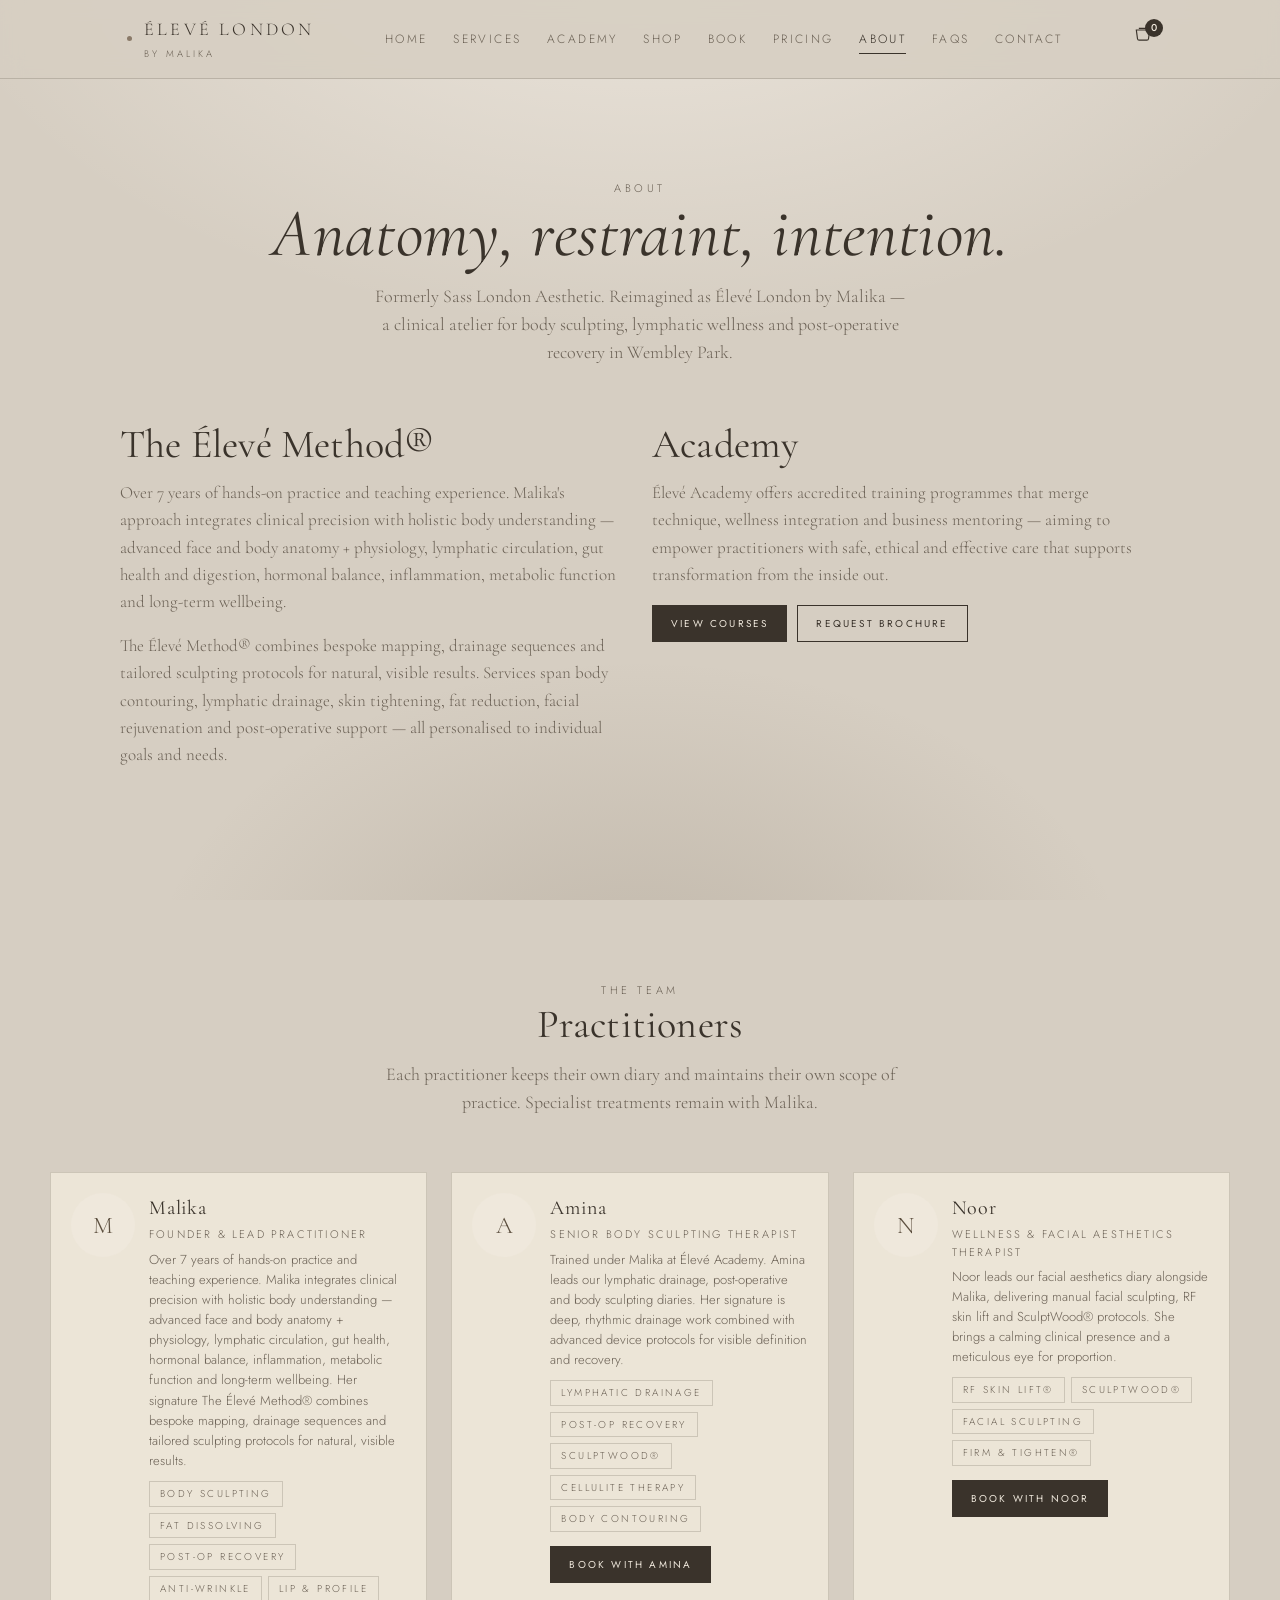
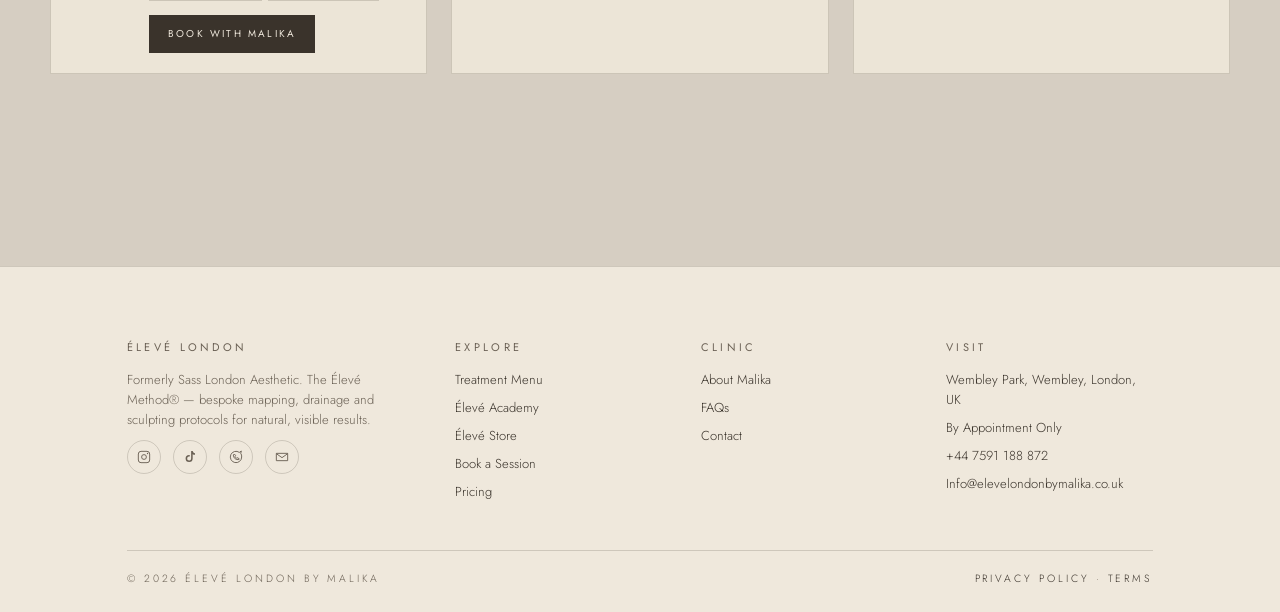
==== about.html @ c1277e08 "Build full multi-page site: services, academy, shop+cart+checkout, per-therapist booking Replaces th" ====
<!doctype html>
<html lang="en">
<head>
  <meta charset="utf-8" />
  <meta name="viewport" content="width=device-width, initial-scale=1" />
  <title>About Malika — Élevé London</title>
  <meta name="description" content="Meet Malika, founder of Élevé London (formerly Sass London Aesthetic) and creator of The Élevé Method® — over 7 years of hands-on practice and teaching." />
  <link rel="icon" href="assets/logo.png" />
  <link rel="preconnect" href="https://fonts.googleapis.com" />
  <link rel="preconnect" href="https://fonts.gstatic.com" crossorigin />
  <link href="https://fonts.googleapis.com/css2?family=Cormorant+Garamond:ital,wght@0,300;0,400;0,500;1,300;1,400&family=Jost:wght@300;400;500&display=swap" rel="stylesheet" />
  <link rel="stylesheet" href="styles.css" />
</head>
<body>
  <div class="site">
    <header class="site-header" id="site-header"></header>

    <main>
      <section class="section wrap">
        <div class="section-head">
          <span class="eyebrow">About</span>
          <h1>Anatomy, restraint, intention.</h1>
          <p>Formerly Sass London Aesthetic. Reimagined as Élevé London by Malika — a clinical atelier for body sculpting, lymphatic wellness and post-operative recovery in Wembley Park.</p>
        </div>

        <div class="grid grid--2" style="max-width: 1040px; margin: 0 auto;">
          <div>
            <h2>The Élevé Method®</h2>
            <p class="muted" style="font-family: var(--serif); font-size: 17px; line-height: 1.6; margin-top: 12px;">
              Over 7 years of hands-on practice and teaching experience. Malika's approach integrates clinical precision with holistic body understanding — advanced face and body anatomy + physiology, lymphatic circulation, gut health and digestion, hormonal balance, inflammation, metabolic function and long-term wellbeing.
            </p>
            <p class="muted" style="font-family: var(--serif); font-size: 17px; line-height: 1.6; margin-top: 12px;">
              The Élevé Method® combines bespoke mapping, drainage sequences and tailored sculpting protocols for natural, visible results. Services span body contouring, lymphatic drainage, skin tightening, fat reduction, facial rejuvenation and post-operative support — all personalised to individual goals and needs.
            </p>
          </div>
          <div>
            <h2>Academy</h2>
            <p class="muted" style="font-family: var(--serif); font-size: 17px; line-height: 1.6; margin-top: 12px;">
              Élevé Academy offers accredited training programmes that merge technique, wellness integration and business mentoring — aiming to empower practitioners with safe, ethical and effective care that supports transformation from the inside out.
            </p>
            <div class="hstack" style="margin-top: 16px;">
              <a class="btn btn--sm" href="training.html">View Courses</a>
              <a class="btn btn--sm btn--ghost" href="contact.html">Request Brochure</a>
            </div>
          </div>
        </div>
      </section>

      <section class="section wrap">
        <div class="section-head">
          <span class="eyebrow">The Team</span>
          <h2>Practitioners</h2>
          <p>Each practitioner keeps their own diary and maintains their own scope of practice. Specialist treatments remain with Malika.</p>
        </div>
        <div class="grid grid--3" id="teamGrid"></div>
      </section>
    </main>

    <footer class="site-footer" id="site-footer"></footer>
  </div>

  <script type="module">
    import { init } from "./js/app.js";
    import { THERAPISTS } from "./data/data.js";
    init();
    document.getElementById("teamGrid").innerHTML = THERAPISTS.map(t => `
      <article class="therapist-card" style="cursor: default;">
        <div class="avatar">${t.name[0]}</div>
        <div style="flex:1;">
          <h4>${t.name}</h4>
          <div class="role">${t.title}</div>
          <p>${t.bio}</p>
          <div style="margin-top: 10px; display: flex; gap: 6px; flex-wrap: wrap;">
            ${t.specialties.map(s => `<span class="pill">${s}</span>`).join("")}
          </div>
          <div style="margin-top: 14px;">
            <a class="btn btn--sm" href="book.html">Book with ${t.name}</a>
          </div>
        </div>
      </article>
    `).join("");
  </script>
</body>
</html>
---- styles.css ----
:root {
  --bg: #d6cec2;
  --bg-soft: #e0d9ce;
  --bg-cream: #efe8dc;
  --ink: #3a332b;
  --ink-soft: #6b6155;
  --ink-faint: #9b9185;
  --accent: #8a7a68;
  --accent-ink: #5c4f3f;
  --rule: rgba(58, 51, 43, 0.18);
  --rule-strong: rgba(58, 51, 43, 0.36);
  --card: #ece5d7;
  --card-hover: #e4dccb;
  --success: #5a6b48;
  --error: #8a3a2a;
  --serif: "Cormorant Garamond", "Times New Roman", serif;
  --sans: "Jost", "Helvetica Neue", Arial, sans-serif;
  --max-content: 1180px;
  --gutter: clamp(24px, 6vw, 88px);
}

* { box-sizing: border-box; }

html, body {
  margin: 0; padding: 0;
  background: var(--bg);
  color: var(--ink);
  font-family: var(--sans);
  font-weight: 300;
  -webkit-font-smoothing: antialiased;
  -moz-osx-font-smoothing: grayscale;
  min-height: 100%;
}

body {
  background:
    radial-gradient(1200px 700px at 50% -10%, rgba(255, 250, 244, 0.55), transparent 60%),
    radial-gradient(900px 600px at 50% 110%, rgba(99, 84, 66, 0.18), transparent 55%),
    var(--bg);
  background-attachment: fixed;
  line-height: 1.55;
}

img { max-width: 100%; display: block; }

a { color: var(--ink); text-decoration: none; }
a:hover { color: var(--accent-ink); }

.sr-only {
  position: absolute; width: 1px; height: 1px; padding: 0; margin: -1px;
  overflow: hidden; clip: rect(0,0,0,0); border: 0;
}

/* ====== Serif / headings ====== */
h1, h2, h3, h4 {
  font-family: var(--serif);
  font-weight: 400;
  color: var(--ink);
  letter-spacing: 0.005em;
  margin: 0;
}
h1 { font-size: clamp(36px, 5.6vw, 68px); line-height: 1.02; font-style: italic; }
h2 { font-size: clamp(26px, 3.2vw, 40px); line-height: 1.12; }
h3 { font-size: clamp(18px, 1.8vw, 22px); line-height: 1.25; }
h4 { font-size: 16px; letter-spacing: 0.04em; text-transform: none; }

.eyebrow {
  font-family: var(--sans);
  font-weight: 300;
  letter-spacing: 0.32em;
  font-size: 11px;
  text-transform: uppercase;
  color: var(--ink-soft);
}

.mark {
  font-family: var(--sans);
  font-weight: 400;
  letter-spacing: 0.42em;
  font-size: 11px;
  color: var(--ink-soft);
  text-transform: uppercase;
}

.rule { border-top: 1px solid var(--rule); }

/* ====== Layout ====== */
.site {
  min-height: 100vh;
  min-height: 100svh;
  display: flex;
  flex-direction: column;
}

.wrap {
  width: 100%;
  max-width: var(--max-content);
  margin: 0 auto;
  padding: 0 var(--gutter);
}

/* ====== Header ====== */
.site-header {
  position: sticky; top: 0; z-index: 30;
  background: rgba(214, 206, 194, 0.88);
  backdrop-filter: blur(10px);
  -webkit-backdrop-filter: blur(10px);
  border-bottom: 1px solid var(--rule);
}
.nav {
  display: flex;
  align-items: center;
  justify-content: space-between;
  padding: 16px var(--gutter);
  gap: 16px;
  max-width: var(--max-content);
  margin: 0 auto;
}
.nav-brand {
  display: flex; align-items: center; gap: 12px;
  font-family: var(--serif);
  font-size: 18px;
  letter-spacing: 0.18em;
  color: var(--ink);
  text-transform: uppercase;
}
.nav-brand .dot {
  display: inline-block; width: 5px; height: 5px; border-radius: 50%;
  background: var(--accent);
}
.nav-brand small {
  display: block;
  font-family: var(--sans); font-weight: 300; font-size: 9.5px;
  letter-spacing: 0.32em; color: var(--ink-soft); text-transform: uppercase;
  margin-top: 3px;
}

.nav-links {
  display: flex; align-items: center; gap: clamp(14px, 2vw, 26px);
  font-size: 12px; letter-spacing: 0.2em; text-transform: uppercase;
  color: var(--ink-soft);
}
.nav-links a { color: var(--ink-soft); transition: color .2s ease; }
.nav-links a.is-active, .nav-links a:hover { color: var(--ink); }
.nav-links a.is-active { position: relative; }
.nav-links a.is-active::after {
  content: ""; position: absolute; left: 0; right: 0; bottom: -6px; height: 1px; background: var(--ink);
}

.nav-actions { display: flex; align-items: center; gap: 10px; }
.nav-actions .cart-link { position: relative; }
.cart-count {
  position: absolute; top: -6px; right: -10px;
  background: var(--ink); color: var(--bg-cream);
  border-radius: 999px; font-size: 10px; font-weight: 500;
  min-width: 18px; height: 18px; display: inline-flex; align-items: center; justify-content: center;
  padding: 0 5px; letter-spacing: 0;
}

.menu-btn {
  display: none;
  background: none; border: 1px solid var(--rule); padding: 8px 10px;
  font: inherit; color: var(--ink); cursor: pointer;
}

@media (max-width: 900px) {
  .nav-links { display: none; }
  .menu-btn { display: inline-flex; align-items: center; gap: 8px; }
  .nav-drawer.open .nav-links {
    display: flex; flex-direction: column; gap: 18px;
    position: fixed; inset: 64px 0 0 0; padding: 40px 32px;
    background: var(--bg-cream); z-index: 40;
    font-size: 15px; letter-spacing: 0.18em;
  }
  .nav-drawer.open .nav-links a.is-active::after { display: none; }
}

/* ====== Buttons ====== */
.btn {
  display: inline-flex; align-items: center; justify-content: center; gap: 8px;
  appearance: none; cursor: pointer;
  background: var(--ink); color: var(--bg-cream);
  border: 1px solid var(--ink);
  padding: 14px 26px;
  font-family: var(--sans); font-weight: 400;
  letter-spacing: 0.28em; text-transform: uppercase;
  font-size: 11px;
  transition: background .25s ease, color .25s ease, transform .2s ease;
  text-align: center;
  white-space: nowrap;
}
.btn:hover { background: transparent; color: var(--ink); }
.btn:active { transform: translateY(1px); }
.btn--ghost {
  background: transparent; color: var(--ink);
}
.btn--ghost:hover { background: var(--ink); color: var(--bg-cream); }
.btn--sm { padding: 10px 18px; font-size: 10px; letter-spacing: 0.22em; }
.btn--block { width: 100%; }
.btn:disabled { opacity: 0.5; cursor: not-allowed; }

/* ====== Sections ====== */
main { flex: 1; }
.section { padding: clamp(48px, 8vw, 96px) 0; }
.section--tight { padding: clamp(32px, 5vw, 56px) 0; }
.section--full { background: var(--bg-cream); }
.section-head { text-align: center; margin-bottom: clamp(32px, 5vw, 56px); }
.section-head .eyebrow { margin-bottom: 12px; }
.section-head p { max-width: 60ch; margin: 14px auto 0; color: var(--ink-soft); font-family: var(--serif); font-size: clamp(15px, 1.5vw, 18px); line-height: 1.55; }

/* ====== Hero ====== */
.hero-home {
  padding: clamp(56px, 10vw, 120px) 0 clamp(40px, 6vw, 80px);
  text-align: center;
}
.hero-home .logo {
  width: min(70%, 420px); height: auto; margin: 0 auto 22px;
}
.hero-home h1 { margin-bottom: 14px; }
.hero-home p {
  max-width: 58ch; margin: 14px auto 28px;
  font-family: var(--serif); font-size: clamp(16px, 1.7vw, 20px);
  line-height: 1.5; color: var(--ink-soft);
}
.hero-ctas { display: flex; justify-content: center; gap: 12px; flex-wrap: wrap; }

/* ====== Cards / grids ====== */
.grid { display: grid; gap: clamp(16px, 2.4vw, 24px); }
.grid--2 { grid-template-columns: repeat(2, minmax(0, 1fr)); }
.grid--3 { grid-template-columns: repeat(3, minmax(0, 1fr)); }
.grid--4 { grid-template-columns: repeat(4, minmax(0, 1fr)); }

@media (max-width: 900px) {
  .grid--4 { grid-template-columns: repeat(2, minmax(0, 1fr)); }
  .grid--3 { grid-template-columns: 1fr; }
}
@media (max-width: 560px) {
  .grid--2, .grid--4 { grid-template-columns: 1fr; }
}

@media (max-width: 900px) {
  .feature-card {
    max-width: 360px;
    margin: 0 auto;
    width: 100%;
    border-radius: 16px;
    box-shadow: 0 6px 18px -14px rgba(58,51,43,.3);
  }
  .feature-card__visual { aspect-ratio: 2 / 1; border-radius: 16px 16px 0 0; }
  .feature-card__tag { top: 12px; left: 12px; padding: 5px 10px; font-size: 9.5px; letter-spacing: 0.18em; }
  .feature-card__tag .pulse { width: 5px; height: 5px; }
  .feature-card__price-chip { top: 12px; right: 12px; padding: 6px 11px; font-size: 11px; }
  .feature-card__price-chip strong { font-size: 13px; }
  .feature-card__body { padding: 14px 16px 16px; gap: 6px; }
  .feature-card__title { font-size: 19px; line-height: 1.2; }
  .feature-card__desc { font-size: 13px; line-height: 1.5; }
  .feature-card__actions { padding-top: 8px; }
  .feature-card__cta { padding: 10px 14px; font-size: 10px; letter-spacing: 0.2em; }
  .feature-card__secondary { font-size: 10px; }
}
@media (max-width: 480px) {
  .feature-card__visual { aspect-ratio: 5 / 2; }
  .feature-card__title { font-size: 18px; }
}

.card {
  background: var(--card);
  border: 1px solid var(--rule);
  padding: clamp(20px, 2.4vw, 28px);
  display: flex; flex-direction: column; gap: 12px;
  transition: background .2s ease, transform .2s ease;
}
.card:hover { background: var(--card-hover); }
.card h3 { margin-bottom: 4px; }
.card .meta {
  display: flex; gap: 14px; flex-wrap: wrap;
  font-size: 11px; letter-spacing: 0.18em; text-transform: uppercase;
  color: var(--ink-soft);
}
.card .price {
  font-family: var(--serif); font-size: clamp(20px, 2.2vw, 26px);
  color: var(--ink);
}
.card .price small { font-family: var(--sans); font-size: 11px; letter-spacing: 0.22em; text-transform: uppercase; color: var(--ink-soft); }
.card p { margin: 0; color: var(--ink-soft); font-size: 14px; line-height: 1.6; }
.card-actions { margin-top: auto; display: flex; gap: 8px; flex-wrap: wrap; }

.badge {
  display: inline-block;
  border: 1px solid var(--rule);
  padding: 4px 10px; font-size: 10px; letter-spacing: 0.22em;
  text-transform: uppercase; color: var(--ink-soft);
}
.badge--pkg { background: var(--ink); color: var(--bg-cream); border-color: var(--ink); }

/* ====== Feature card (home signature treatments) — modern editorial ====== */
.feature-card {
  position: relative;
  overflow: hidden;
  background: #f6f1e7;
  border: 0;
  border-radius: 20px;
  padding: 0;
  display: flex; flex-direction: column;
  transition: transform .5s cubic-bezier(.22,.8,.28,1), box-shadow .5s ease;
  isolation: isolate;
  box-shadow: 0 10px 30px -20px rgba(58,51,43,.25);
}

.feature-card__visual {
  position: relative;
  aspect-ratio: 16 / 10;
  overflow: hidden;
  border-radius: 20px 20px 0 0;
  background:
    radial-gradient(120% 90% at 20% 20%,  #f1d4c2 0%, transparent 60%),
    radial-gradient(100% 80% at 85% 30%, #e6bcc6 0%, transparent 55%),
    radial-gradient(120% 100% at 50% 90%, #c8a58a 0%, transparent 65%),
    linear-gradient(135deg, #efd9c5 0%, #d8b49c 100%);
  background-size: 200% 200%, 200% 200%, 200% 200%, 100% 100%;
  animation: meshShift 14s ease-in-out infinite alternate;
}

/* When the card has a real photo, it sits on top of the gradient fallback */
.feature-card__photo {
  position: absolute; inset: 0;
  width: 100%; height: 100%;
  object-fit: cover;
  object-position: center;
  transition: transform .6s ease;
  z-index: 0;
}
.feature-card:hover .feature-card__photo { transform: scale(1.05); }
/* When a photo exists, mute the animated mesh (won't be seen anyway) and keep chips readable */
.feature-card__visual:has(.feature-card__photo) { animation: none; }
.feature-card__visual:has(.feature-card__photo) .feature-card__blob { display: none; }

.feature-card__blob {
  position: absolute;
  inset: 0;
  pointer-events: none;
  mix-blend-mode: soft-light;
  opacity: .9;
}
.feature-card__blob::before,
.feature-card__blob::after {
  content: "";
  position: absolute;
  border-radius: 50%;
  filter: blur(28px);
}
.feature-card__blob::before {
  width: 70%; height: 70%;
  top: -20%; right: -10%;
  background: radial-gradient(circle, #f3b7a6 0%, transparent 65%);
  animation: blobFloat 11s ease-in-out infinite;
}
.feature-card__blob::after {
  width: 60%; height: 60%;
  bottom: -25%; left: -15%;
  background: radial-gradient(circle, #7a5a48 0%, transparent 60%);
  animation: blobFloat 14s ease-in-out infinite reverse;
}

.feature-card__tag {
  position: absolute;
  top: 16px; left: 16px;
  background: rgba(255, 255, 255, 0.55);
  backdrop-filter: blur(16px);
  -webkit-backdrop-filter: blur(16px);
  padding: 6px 12px;
  border-radius: 999px;
  font-size: 10.5px;
  letter-spacing: 0.22em;
  text-transform: uppercase;
  color: var(--ink);
  display: inline-flex;
  align-items: center;
  gap: 8px;
  z-index: 2;
  border: 1px solid rgba(255,255,255,.6);
}
.feature-card__tag .pulse {
  width: 6px; height: 6px; border-radius: 50%;
  background: #c85c40;
  box-shadow: 0 0 0 0 rgba(200, 92, 64, 0.7);
  animation: pulseDot 2.4s ease-out infinite;
}

.feature-card__price-chip {
  position: absolute;
  top: 16px; right: 16px;
  background: rgba(58, 51, 43, 0.85);
  backdrop-filter: blur(10px);
  -webkit-backdrop-filter: blur(10px);
  padding: 8px 14px;
  border-radius: 999px;
  color: #f6f1e7;
  font-family: var(--sans);
  font-size: 12px;
  letter-spacing: 0.04em;
  z-index: 2;
}
.feature-card__price-chip strong {
  font-family: var(--serif); font-style: italic; font-weight: 400;
  font-size: 15px; margin-left: 2px;
}

.feature-card__body {
  padding: 22px 24px 24px;
  display: flex; flex-direction: column;
  gap: 10px;
  flex: 1;
}

.feature-card__title {
  font-family: var(--serif);
  font-weight: 400;
  font-size: clamp(22px, 2.1vw, 26px);
  line-height: 1.15;
  color: var(--ink);
  letter-spacing: -0.01em;
  margin: 0;
}

.feature-card__desc {
  color: var(--ink-soft);
  font-family: var(--sans);
  font-weight: 300;
  font-size: 14px;
  line-height: 1.55;
  margin: 0;
}

.feature-card__actions {
  margin-top: auto;
  padding-top: 12px;
  display: flex;
  align-items: center;
  justify-content: space-between;
  gap: 12px;
}

.feature-card__cta {
  appearance: none;
  display: inline-flex; align-items: center; gap: 10px;
  background: var(--ink);
  color: #f6f1e7;
  padding: 12px 18px;
  border-radius: 999px;
  font-family: var(--sans);
  font-size: 11px;
  letter-spacing: 0.22em;
  text-transform: uppercase;
  text-decoration: none;
  transition: background .25s ease, gap .25s ease, padding .25s ease;
}
.feature-card__cta:hover {
  background: #1e1a14;
  color: #f6f1e7;
  gap: 14px;
  padding-right: 22px;
}
.feature-card__cta .arrow {
  display: inline-flex; width: 14px; height: 10px;
}

.feature-card__secondary {
  color: var(--ink-soft);
  font-size: 11px;
  letter-spacing: 0.22em;
  text-transform: uppercase;
  position: relative;
  text-decoration: none;
  transition: color .25s ease;
}
.feature-card__secondary::after {
  content: ""; position: absolute; left: 0; right: 0; bottom: -3px;
  height: 1px; background: currentColor; transform-origin: right;
  transform: scaleX(0); transition: transform .3s ease;
}
.feature-card__secondary:hover { color: var(--ink); }
.feature-card__secondary:hover::after { transform: scaleX(1); transform-origin: left; }

.feature-card:hover {
  transform: translateY(-6px);
  box-shadow: 0 30px 60px -24px rgba(58,51,43,.4);
}
.feature-card:hover .feature-card__visual { background-position: 100% 100%, 100% 100%, 100% 100%, 0 0; }

@keyframes meshShift {
  0%   { background-position: 0% 0%, 0% 0%, 0% 0%, 0% 0%; }
  100% { background-position: 60% 80%, 100% 50%, 40% 100%, 100% 100%; }
}
@keyframes blobFloat {
  0%, 100% { transform: translate(0, 0) scale(1); }
  50%      { transform: translate(14px, -10px) scale(1.08); }
}
@keyframes pulseDot {
  0%   { box-shadow: 0 0 0 0 rgba(200, 92, 64, 0.55); }
  70%  { box-shadow: 0 0 0 10px rgba(200, 92, 64, 0); }
  100% { box-shadow: 0 0 0 0 rgba(200, 92, 64, 0); }
}

/* ====== Category tabs ====== */
.tabs {
  display: flex; flex-wrap: wrap; gap: 8px; justify-content: center;
  margin: 0 0 clamp(28px, 4vw, 44px);
}
.tab {
  background: transparent; border: 1px solid var(--rule);
  padding: 10px 16px; font-family: var(--sans); font-size: 11px;
  letter-spacing: 0.2em; text-transform: uppercase; color: var(--ink-soft);
  cursor: pointer; transition: all .2s ease;
}
.tab:hover { color: var(--ink); border-color: var(--ink); }
.tab.is-active { background: var(--ink); color: var(--bg-cream); border-color: var(--ink); }

/* ====== Forms ====== */
.field { display: flex; flex-direction: column; gap: 6px; margin-bottom: 14px; }
.field > label {
  font-size: 11px; letter-spacing: 0.22em; text-transform: uppercase; color: var(--ink-soft);
}
.field input, .field select, .field textarea {
  appearance: none;
  background: transparent;
  border: 1px solid var(--rule);
  padding: 13px 14px;
  font-family: var(--sans); font-size: 14px; color: var(--ink);
  outline: none;
  transition: border-color .2s ease;
  border-radius: 0;
}
.field input:focus, .field select:focus, .field textarea:focus { border-color: var(--ink); }
.field textarea { resize: vertical; min-height: 90px; }
.fields-row { display: grid; grid-template-columns: 1fr 1fr; gap: 14px; }
@media (max-width: 560px) { .fields-row { grid-template-columns: 1fr; } }

.signup {
  display: flex; flex-wrap: wrap; gap: 10px; align-items: center; justify-content: center;
  width: min(560px, 100%); margin: 0 auto;
}
.signup input[type="email"] {
  flex: 1 1 260px; min-width: 0;
  background: transparent; border: 1px solid var(--rule); border-radius: 0;
  padding: 14px 16px; font-family: var(--sans); font-size: 14px;
  letter-spacing: 0.04em; color: var(--ink); outline: none;
}
.signup input[type="email"]::placeholder { color: var(--ink-soft); opacity: 0.8; }
.signup input[type="email"]:focus { border-color: var(--ink); }
.signup button {
  appearance: none; background: var(--ink); color: var(--bg-soft);
  border: 1px solid var(--ink); padding: 14px 26px;
  font-family: var(--sans); font-weight: 400; letter-spacing: 0.28em;
  text-transform: uppercase; font-size: 11px; cursor: pointer;
  transition: background .25s ease, color .25s ease, transform .25s ease;
}
.signup button:hover { background: transparent; color: var(--ink); }
.form-msg { width: 100%; margin: 4px 0 0; font-size: 12px; letter-spacing: 0.06em; color: var(--ink-soft); min-height: 1em; text-align: center; }
.form-msg.ok { color: var(--success); }
.form-msg.err { color: var(--error); }

/* ====== Services list ====== */
.service-row {
  display: grid;
  grid-template-columns: 1fr auto;
  align-items: start;
  gap: 20px;
  padding: 22px 0;
  border-top: 1px solid var(--rule);
}
.service-row:last-child { border-bottom: 1px solid var(--rule); }
.service-row .name {
  font-family: var(--serif);
  font-size: clamp(18px, 1.8vw, 22px);
  margin-bottom: 4px;
}
.service-row .meta { font-size: 11px; letter-spacing: 0.22em; text-transform: uppercase; color: var(--ink-soft); margin-bottom: 6px; }
.service-row .desc { max-width: 72ch; color: var(--ink-soft); font-size: 14px; white-space: pre-line; }
.service-row .side { text-align: right; display: flex; flex-direction: column; gap: 10px; align-items: flex-end; min-width: 130px; }
.service-row .price { font-family: var(--serif); font-size: clamp(22px, 2.2vw, 28px); color: var(--ink); }

@media (max-width: 560px) {
  .service-row { grid-template-columns: 1fr; }
  .service-row .side { align-items: flex-start; text-align: left; }
}

/* ====== Product ====== */
.product-card { background: var(--card); border: 1px solid var(--rule); display: flex; flex-direction: column; }
.product-card .img-wrap {
  aspect-ratio: 1 / 1.1;
  overflow: hidden;
  background: var(--bg-cream);
  display: flex; align-items: center; justify-content: center;
}
.product-card .img-wrap img { width: 72%; height: auto; transition: transform .6s ease; }
.product-card:hover .img-wrap img { transform: scale(1.04); }
.product-card .body { padding: 18px 20px; display: flex; flex-direction: column; gap: 6px; flex: 1; }
.product-card .cat { font-size: 10px; letter-spacing: 0.32em; text-transform: uppercase; color: var(--ink-faint); }
.product-card .name { font-family: var(--serif); font-size: 20px; }
.product-card .tag { color: var(--ink-soft); font-size: 13px; }
.product-card .foot {
  margin-top: auto; display: flex; align-items: center; justify-content: space-between;
  padding-top: 10px;
}
.product-card .price { font-family: var(--serif); font-size: 22px; }

/* ====== Cart ====== */
.cart-list { border-top: 1px solid var(--rule); }
.cart-row {
  display: grid;
  grid-template-columns: 84px 1fr auto auto auto;
  gap: 18px;
  align-items: center;
  padding: 18px 0;
  border-bottom: 1px solid var(--rule);
}
.cart-row img { width: 72px; height: 72px; object-fit: contain; background: var(--bg-cream); padding: 8px; }
.cart-row .name { font-family: var(--serif); font-size: 18px; }
.cart-row .variant { font-size: 11px; letter-spacing: 0.2em; text-transform: uppercase; color: var(--ink-soft); }
.qty { display: inline-flex; border: 1px solid var(--rule); }
.qty button { appearance: none; background: transparent; border: 0; padding: 6px 12px; cursor: pointer; font: inherit; color: var(--ink); }
.qty input { width: 38px; text-align: center; border: 0; background: transparent; font: inherit; color: var(--ink); }
.cart-row .rm { background: transparent; border: 0; color: var(--ink-soft); cursor: pointer; font-size: 11px; letter-spacing: 0.18em; text-transform: uppercase; }
.cart-row .rm:hover { color: var(--error); }
.cart-totals { display: grid; gap: 8px; max-width: 360px; margin: 24px 0 0 auto; }
.cart-totals .row { display: flex; justify-content: space-between; font-size: 14px; color: var(--ink-soft); }
.cart-totals .row.total { font-family: var(--serif); font-size: 22px; color: var(--ink); padding-top: 10px; border-top: 1px solid var(--rule); }

@media (max-width: 640px) {
  .cart-row { grid-template-columns: 64px 1fr auto; grid-template-rows: auto auto; }
  .cart-row .qty { grid-column: 2; }
  .cart-row .rm { grid-column: 3; grid-row: 2; justify-self: end; }
}

/* ====== Booking ====== */
.booking {
  display: grid;
  grid-template-columns: minmax(0, 1fr) 320px;
  gap: clamp(20px, 3vw, 36px);
  align-items: start;
}
@media (max-width: 900px) {
  .booking { grid-template-columns: 1fr; }
}

.stepper {
  display: flex; gap: 14px; flex-wrap: wrap;
  margin-bottom: clamp(24px, 3.5vw, 36px);
  font-size: 11px; letter-spacing: 0.24em; text-transform: uppercase; color: var(--ink-faint);
}
.stepper .step { display: inline-flex; align-items: center; gap: 8px; }
.stepper .step .n {
  width: 22px; height: 22px; border-radius: 50%;
  border: 1px solid var(--rule);
  display: inline-flex; align-items: center; justify-content: center; font-size: 11px;
}
.stepper .step.is-done .n, .stepper .step.is-active .n { background: var(--ink); color: var(--bg-cream); border-color: var(--ink); }
.stepper .step.is-active { color: var(--ink); }

.therapist-card {
  background: var(--card); border: 1px solid var(--rule); padding: 20px;
  display: flex; gap: 14px; align-items: flex-start; cursor: pointer;
  transition: background .2s ease, border-color .2s ease;
}
.therapist-card:hover { background: var(--card-hover); }
.therapist-card.is-active { border-color: var(--ink); background: var(--card-hover); }
.therapist-card .avatar {
  width: 64px; height: 64px; border-radius: 50%;
  background: var(--bg-cream); flex-shrink: 0;
  display: flex; align-items: center; justify-content: center;
  font-family: var(--serif); font-size: 24px; color: var(--accent-ink);
}
.therapist-card h4 { font-family: var(--serif); font-size: 20px; margin-bottom: 2px; }
.therapist-card .role { font-size: 11px; letter-spacing: 0.2em; text-transform: uppercase; color: var(--ink-soft); }
.therapist-card p { font-size: 13px; color: var(--ink-soft); margin: 6px 0 0; }

/* Calendar */
.cal {
  background: var(--card); border: 1px solid var(--rule); padding: 20px;
}
.cal-head { display: flex; align-items: center; justify-content: space-between; margin-bottom: 14px; }
.cal-head h4 { font-family: var(--serif); font-size: 20px; }
.cal-head button { background: transparent; border: 1px solid var(--rule); padding: 6px 10px; cursor: pointer; font: inherit; color: var(--ink); }
.cal-grid { display: grid; grid-template-columns: repeat(7, 1fr); gap: 4px; }
.cal-grid .day-label { text-align: center; font-size: 10px; letter-spacing: 0.22em; text-transform: uppercase; color: var(--ink-faint); padding: 6px 0; }
.cal-day {
  appearance: none; border: 1px solid transparent; background: transparent;
  aspect-ratio: 1 / 1; font: inherit; color: var(--ink);
  cursor: pointer; transition: all .15s ease;
  display: inline-flex; align-items: center; justify-content: center;
}
.cal-day:hover:not(:disabled) { border-color: var(--ink); }
.cal-day.is-selected { background: var(--ink); color: var(--bg-cream); border-color: var(--ink); }
.cal-day:disabled { color: var(--ink-faint); cursor: not-allowed; }
.cal-day.is-other { color: transparent; pointer-events: none; }

.slots { display: grid; grid-template-columns: repeat(auto-fill, minmax(110px, 1fr)); gap: 8px; margin-top: 16px; }
.slot {
  appearance: none; background: transparent; border: 1px solid var(--rule);
  padding: 10px; font: inherit; color: var(--ink); cursor: pointer;
  font-size: 13px; letter-spacing: 0.1em;
  transition: all .15s ease;
}
.slot:hover:not(:disabled) { border-color: var(--ink); }
.slot.is-selected { background: var(--ink); color: var(--bg-cream); border-color: var(--ink); }
.slot:disabled { color: var(--ink-faint); cursor: not-allowed; text-decoration: line-through; }

/* Summary */
.summary {
  background: var(--bg-cream); border: 1px solid var(--rule);
  padding: 20px; display: flex; flex-direction: column; gap: 10px;
  position: sticky; top: 86px;
}
.summary h4 { font-family: var(--serif); font-size: 18px; }
.summary .row { display: flex; justify-content: space-between; gap: 12px; font-size: 13px; color: var(--ink-soft); }
.summary .row.total { font-family: var(--serif); font-size: 20px; color: var(--ink); padding-top: 10px; border-top: 1px solid var(--rule); }

/* ====== Pricing list (per therapist) ====== */
.pricing-head { display: flex; gap: 10px; flex-wrap: wrap; justify-content: center; margin-bottom: 36px; }
.pricing-group { margin-bottom: 40px; }
.pricing-group h3 { margin-bottom: 8px; }
.pricing-group .blurb { color: var(--ink-soft); font-family: var(--serif); font-size: 16px; margin-bottom: 16px; }

/* ====== Instagram strip ====== */
.ig-strip { display: grid; grid-template-columns: repeat(7, 1fr); gap: 4px; }
.ig-tile {
  aspect-ratio: 1;
  background: var(--card);
  display: block; overflow: hidden; position: relative;
  border-radius: 4px;
}
.ig-tile img {
  width: 100%; height: 100%;
  object-fit: cover;
  transition: transform .5s ease;
  display: block;
}
/* Fallback placeholder icon shown when the <img> is missing/errored */
.ig-tile::after {
  content: ""; position: absolute; inset: 0;
  background: url('assets/ig-placeholder.svg') center/34% no-repeat, linear-gradient(135deg, #d6cec2, #c9bfae);
  opacity: 0;
  transition: opacity .2s ease;
  pointer-events: none;
}
.ig-tile:has(img[src=""]), .ig-tile:has(img:not([src])) { }
.ig-tile img[alt=""]:not([src]), .ig-tile img[src$="ig-1.jpg"], .ig-tile img[src$="ig-2.jpg"],
.ig-tile img[src$="ig-3.jpg"], .ig-tile img[src$="ig-4.jpg"],
.ig-tile img[src$="ig-5.jpg"], .ig-tile img[src$="ig-6.jpg"] { background: var(--card); }
/* If the image fails to load, JS adds .missing to expose the IG placeholder */
.ig-tile.missing::after { opacity: 1; }
.ig-tile.missing img { opacity: 0; }

/* Always-visible IG icon overlay; hover deepens the background */
.ig-tile::before {
  content: "";
  position: absolute; inset: 0;
  background:
    url('assets/ig-placeholder.svg') center/28px no-repeat,
    linear-gradient(135deg, rgba(58,51,43,0.0), rgba(58,51,43,0.22));
  transition: background .25s ease;
  pointer-events: none;
  z-index: 1;
  filter: drop-shadow(0 1px 3px rgba(0,0,0,.35));
}
.ig-tile:hover::before {
  background:
    url('assets/ig-placeholder.svg') center/30px no-repeat,
    linear-gradient(135deg, rgba(58,51,43,0.1), rgba(58,51,43,0.55));
}
.ig-tile:hover img { transform: scale(1.05); }

@media (max-width: 900px) {
  .ig-strip { grid-template-columns: repeat(3, 1fr); gap: 3px; }
  .ig-strip a:nth-child(n+7) { display: none; } /* trim to 6 on smaller screens */
}

/* ====== Testimonials ====== */
.quote {
  text-align: center;
  max-width: 62ch; margin: 0 auto;
}
.quote p {
  font-family: var(--serif); font-style: italic;
  font-size: clamp(20px, 2.4vw, 28px); line-height: 1.35; color: var(--ink);
  margin: 0 0 18px;
}
.quote .cite { font-size: 11px; letter-spacing: 0.3em; text-transform: uppercase; color: var(--ink-soft); }

/* ====== FAQ ====== */
.faq-item { border-top: 1px solid var(--rule); }
.faq-item:last-child { border-bottom: 1px solid var(--rule); }
.faq-item summary {
  padding: 22px 0; cursor: pointer; list-style: none;
  display: flex; justify-content: space-between; align-items: center; gap: 20px;
  font-family: var(--serif); font-size: clamp(18px, 1.7vw, 22px); color: var(--ink);
}
.faq-item summary::-webkit-details-marker { display: none; }
.faq-item summary::after {
  content: "+"; font-family: var(--sans); color: var(--accent); font-size: 20px;
  transition: transform .2s ease;
}
.faq-item[open] summary::after { content: "–"; }
.faq-item .a { padding: 0 0 22px; color: var(--ink-soft); font-size: 15px; line-height: 1.6; max-width: 76ch; }

/* ====== Footer ====== */
.site-footer {
  margin-top: clamp(48px, 8vw, 96px);
  padding: clamp(40px, 6vw, 72px) 0 24px;
  border-top: 1px solid var(--rule);
  background: var(--bg-cream);
}
.footer-grid {
  display: grid; gap: clamp(24px, 3vw, 40px);
  grid-template-columns: 1.4fr repeat(3, 1fr);
}
@media (max-width: 900px) { .footer-grid { grid-template-columns: 1fr 1fr; } }
@media (max-width: 560px) { .footer-grid { grid-template-columns: 1fr; } }
.footer-col h5 {
  font-family: var(--sans); font-weight: 400;
  font-size: 11px; letter-spacing: 0.3em; text-transform: uppercase; color: var(--ink-soft);
  margin: 0 0 14px;
}
.footer-col ul { list-style: none; padding: 0; margin: 0; display: flex; flex-direction: column; gap: 8px; font-size: 13px; }
.footer-col a { color: var(--ink); }
.footer-col a:hover { color: var(--accent-ink); }
.footer-col p { margin: 0 0 8px; font-size: 13px; color: var(--ink-soft); }
.site-footer .social { display: flex; gap: 12px; margin-top: 10px; }
.site-footer .ico {
  color: var(--ink-soft); display: inline-flex; padding: 8px; border-radius: 999px;
  transition: color .2s ease, transform .2s ease;
  border: 1px solid var(--rule);
}
.site-footer .ico:hover { color: var(--ink); }
.footer-copy {
  margin-top: clamp(32px, 5vw, 48px); padding-top: 20px;
  border-top: 1px solid var(--rule);
  display: flex; justify-content: space-between; gap: 16px; flex-wrap: wrap;
  font-size: 10.5px; letter-spacing: 0.28em; text-transform: uppercase; color: var(--ink-soft);
}

/* ====== Toast ====== */
.toast {
  position: fixed; left: 50%; bottom: 24px; transform: translateX(-50%) translateY(120%);
  background: var(--ink); color: var(--bg-cream);
  padding: 14px 22px; font-size: 12px; letter-spacing: 0.18em;
  text-transform: uppercase;
  transition: transform .3s ease;
  z-index: 80;
}
.toast.show { transform: translateX(-50%) translateY(0); }

/* ====== Utility ====== */
.center { text-align: center; }
.hstack { display: flex; gap: 10px; flex-wrap: wrap; align-items: center; }
.vstack { display: flex; flex-direction: column; gap: 10px; }
.muted { color: var(--ink-soft); }
.pill {
  display: inline-block; padding: 4px 10px; border: 1px solid var(--rule);
  font-size: 10px; letter-spacing: 0.24em; text-transform: uppercase; color: var(--ink-soft);
}

@media (prefers-reduced-motion: reduce) {
  * { animation: none !important; transition: none !important; }
}
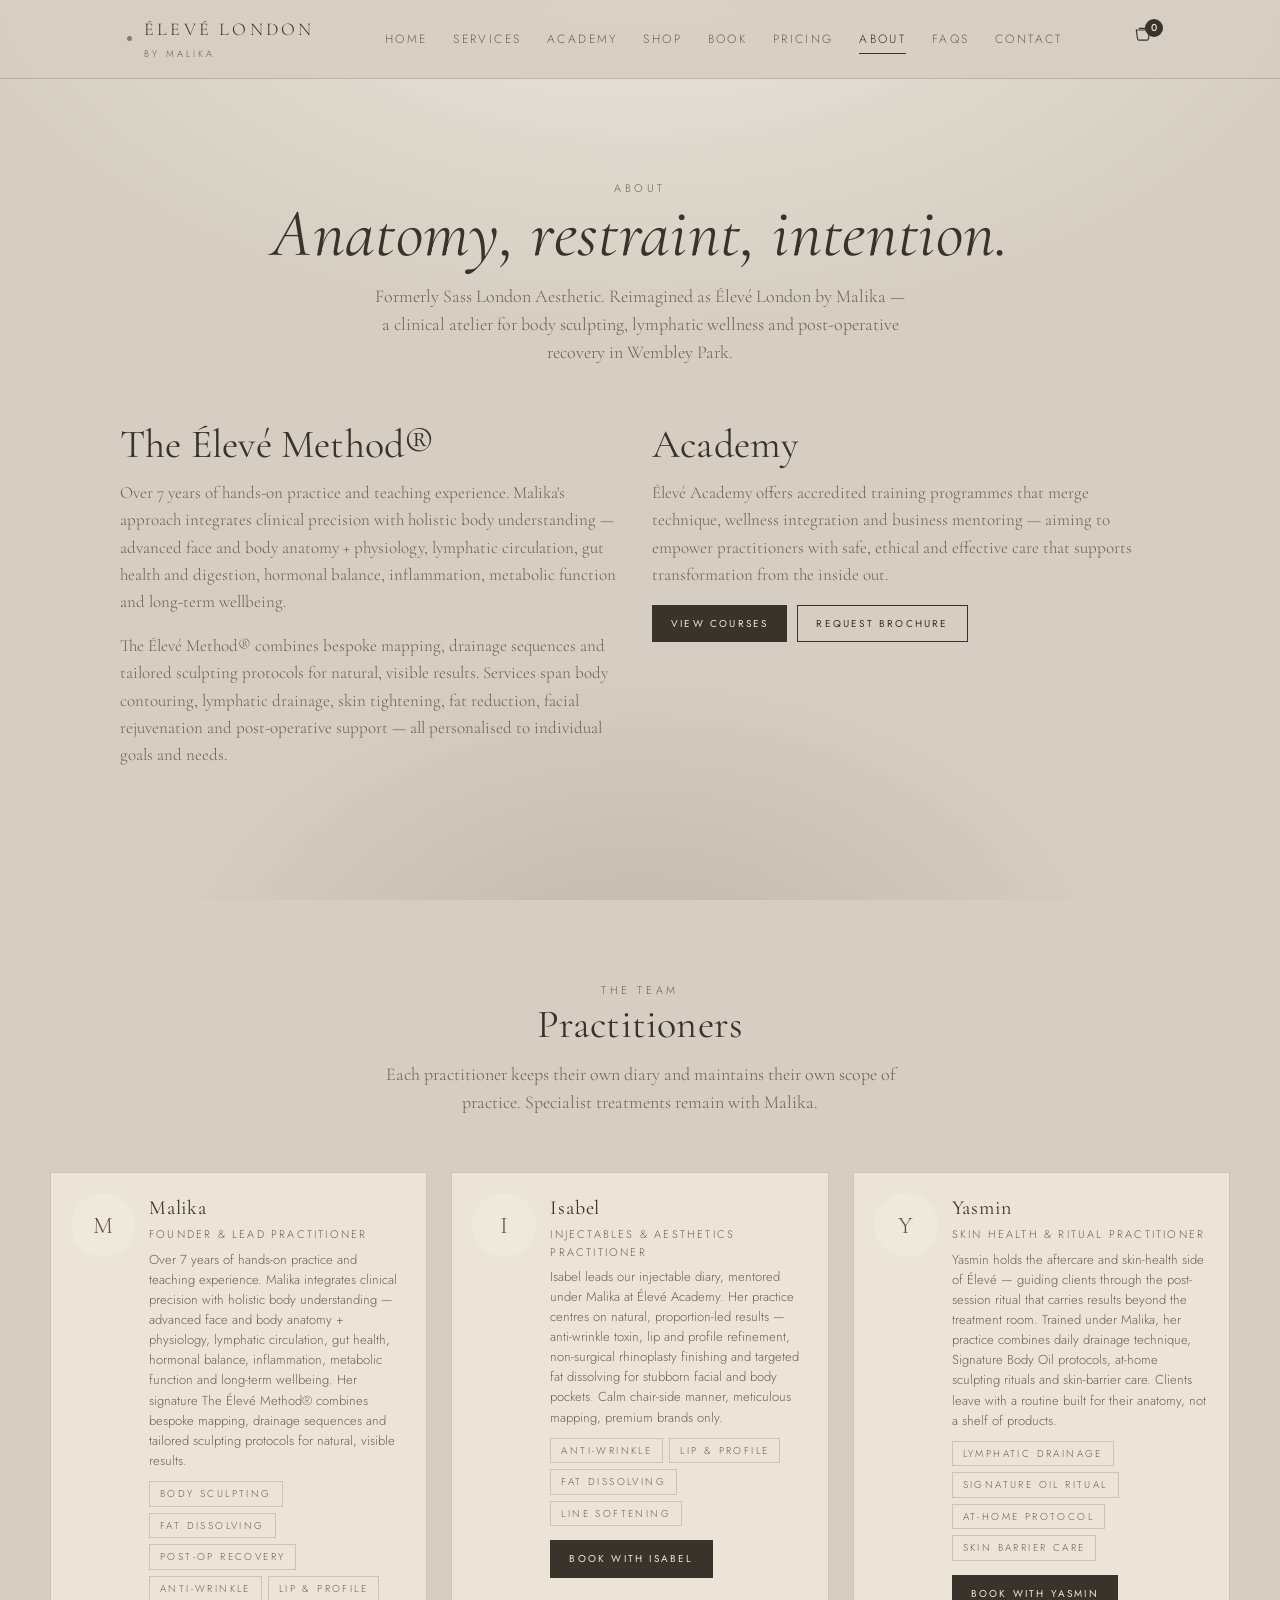
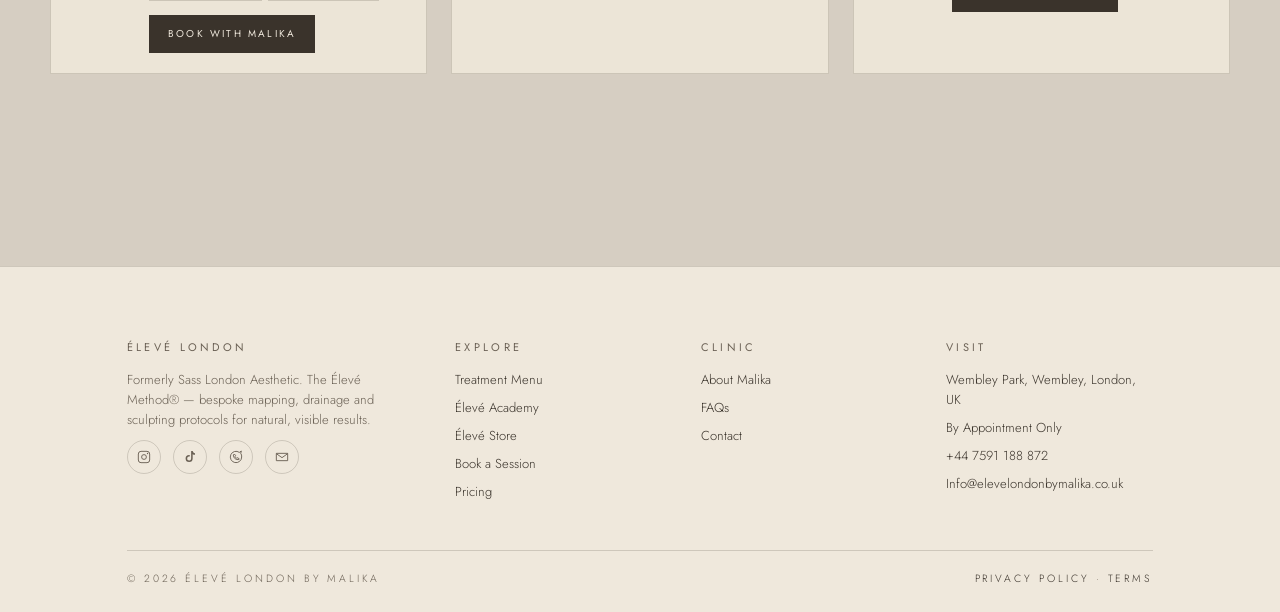
==== commit 091cbe52: "Add Isabel and Yasmin practitioners with editorial portrait cards - Introduce Isabel (Injectables & " ====
--- a/about.html
+++ b/about.html
@@ -63,7 +63,7 @@
     import { init } from "./js/app.js";
     import { THERAPISTS } from "./data/data.js";
     init();
-    document.getElementById("teamGrid").innerHTML = THERAPISTS.map(t => `
+    document.getElementById("teamGrid").innerHTML = THERAPISTS.filter(t => !t.hidden).map(t => `
       <article class="therapist-card" style="cursor: default;">
         <div class="avatar">${t.name[0]}</div>
         <div style="flex:1;">
--- a/styles.css
+++ b/styles.css
@@ -165,6 +165,8 @@
 
 @media (max-width: 900px) {
   .nav-links { display: none; }
+  .nav-actions { gap: 18px; }
+  .nav-actions .cart-link { padding-right: 6px; }
   .menu-btn { display: inline-flex; align-items: center; gap: 8px; }
   .nav-drawer.open .nav-links {
     display: flex; flex-direction: column; gap: 18px;
@@ -229,38 +231,36 @@
 .grid--2 { grid-template-columns: repeat(2, minmax(0, 1fr)); }
 .grid--3 { grid-template-columns: repeat(3, minmax(0, 1fr)); }
 .grid--4 { grid-template-columns: repeat(4, minmax(0, 1fr)); }
-
+.grid--5 {
+  grid-template-columns: repeat(auto-fit, 220px);
+  justify-content: center;
+}
+
+@media (max-width: 1100px) {
+  .grid--5 { grid-template-columns: repeat(3, minmax(0, 1fr)); }
+}
 @media (max-width: 900px) {
   .grid--4 { grid-template-columns: repeat(2, minmax(0, 1fr)); }
   .grid--3 { grid-template-columns: 1fr; }
+  .grid--5 { grid-template-columns: repeat(2, minmax(0, 1fr)); }
 }
 @media (max-width: 560px) {
-  .grid--2, .grid--4 { grid-template-columns: 1fr; }
+  .grid--2, .grid--4, .grid--5 { grid-template-columns: 1fr; }
 }
 
 @media (max-width: 900px) {
   .feature-card {
-    max-width: 360px;
+    max-width: 420px;
     margin: 0 auto;
     width: 100%;
-    border-radius: 16px;
-    box-shadow: 0 6px 18px -14px rgba(58,51,43,.3);
   }
-  .feature-card__visual { aspect-ratio: 2 / 1; border-radius: 16px 16px 0 0; }
-  .feature-card__tag { top: 12px; left: 12px; padding: 5px 10px; font-size: 9.5px; letter-spacing: 0.18em; }
-  .feature-card__tag .pulse { width: 5px; height: 5px; }
-  .feature-card__price-chip { top: 12px; right: 12px; padding: 6px 11px; font-size: 11px; }
-  .feature-card__price-chip strong { font-size: 13px; }
-  .feature-card__body { padding: 14px 16px 16px; gap: 6px; }
-  .feature-card__title { font-size: 19px; line-height: 1.2; }
+  .feature-card__visual { aspect-ratio: 16 / 10; }
+  .feature-card__body { padding: 16px 18px 18px; gap: 6px; }
+  .feature-card__title { font-size: 20px; line-height: 1.2; }
   .feature-card__desc { font-size: 13px; line-height: 1.5; }
-  .feature-card__actions { padding-top: 8px; }
-  .feature-card__cta { padding: 10px 14px; font-size: 10px; letter-spacing: 0.2em; }
+  .feature-card__actions { padding-top: 10px; }
+  .feature-card__cta { font-size: 10px; letter-spacing: 0.24em; }
   .feature-card__secondary { font-size: 10px; }
-}
-@media (max-width: 480px) {
-  .feature-card__visual { aspect-ratio: 5 / 2; }
-  .feature-card__title { font-size: 18px; }
 }
 
 .card {
@@ -296,29 +296,39 @@
 /* ====== Feature card (home signature treatments) — modern editorial ====== */
 .feature-card {
   position: relative;
-  overflow: hidden;
-  background: #f6f1e7;
+  background: transparent;
   border: 0;
-  border-radius: 20px;
+  border-radius: 0;
   padding: 0;
   display: flex; flex-direction: column;
-  transition: transform .5s cubic-bezier(.22,.8,.28,1), box-shadow .5s ease;
   isolation: isolate;
-  box-shadow: 0 10px 30px -20px rgba(58,51,43,.25);
 }
 
 .feature-card__visual {
   position: relative;
   aspect-ratio: 16 / 10;
   overflow: hidden;
-  border-radius: 20px 20px 0 0;
+  border-radius: 0;
   background:
-    radial-gradient(120% 90% at 20% 20%,  #f1d4c2 0%, transparent 60%),
-    radial-gradient(100% 80% at 85% 30%, #e6bcc6 0%, transparent 55%),
-    radial-gradient(120% 100% at 50% 90%, #c8a58a 0%, transparent 65%),
-    linear-gradient(135deg, #efd9c5 0%, #d8b49c 100%);
-  background-size: 200% 200%, 200% 200%, 200% 200%, 100% 100%;
-  animation: meshShift 14s ease-in-out infinite alternate;
+    radial-gradient(120% 90% at 20% 20%,  rgba(232, 220, 203, 0.9) 0%, transparent 60%),
+    radial-gradient(100% 80% at 85% 30%, rgba(214, 200, 179, 0.85) 0%, transparent 55%),
+    linear-gradient(135deg, #dccfba 0%, #c4b39b 100%);
+  background-size: 200% 200%, 200% 200%, 100% 100%;
+  animation: meshShift 18s ease-in-out infinite alternate;
+}
+.feature-card__visual::after {
+  content: "";
+  position: absolute; inset: 0;
+  background:
+    linear-gradient(to bottom,
+      var(--bg) 0%,
+      rgba(214, 206, 194, 0.35) 18%,
+      transparent 40%,
+      transparent 60%,
+      rgba(214, 206, 194, 0.35) 82%,
+      var(--bg) 100%);
+  pointer-events: none;
+  z-index: 1;
 }
 
 /* When the card has a real photo, it sits on top of the gradient fallback */
@@ -330,7 +340,7 @@
   transition: transform .6s ease;
   z-index: 0;
 }
-.feature-card:hover .feature-card__photo { transform: scale(1.05); }
+.feature-card:hover .feature-card__photo { transform: scale(1.03); }
 /* When a photo exists, mute the animated mesh (won't be seen anyway) and keep chips readable */
 .feature-card__visual:has(.feature-card__photo) { animation: none; }
 .feature-card__visual:has(.feature-card__photo) .feature-card__blob { display: none; }
@@ -362,135 +372,99 @@
   animation: blobFloat 14s ease-in-out infinite reverse;
 }
 
-.feature-card__tag {
-  position: absolute;
-  top: 16px; left: 16px;
-  background: rgba(255, 255, 255, 0.55);
-  backdrop-filter: blur(16px);
-  -webkit-backdrop-filter: blur(16px);
-  padding: 6px 12px;
-  border-radius: 999px;
-  font-size: 10.5px;
-  letter-spacing: 0.22em;
+.feature-card__tag,
+.feature-card__price-chip { display: none; }
+
+.feature-card__body {
+  padding: 18px 2px 4px;
+  display: flex; flex-direction: column;
+  gap: 8px;
+  flex: 1;
+}
+
+.feature-card__meta {
+  display: flex; align-items: baseline; gap: 10px;
+  font-family: var(--sans);
+  font-weight: 300;
+  font-size: 10px;
+  letter-spacing: 0.32em;
   text-transform: uppercase;
-  color: var(--ink);
-  display: inline-flex;
-  align-items: center;
-  gap: 8px;
-  z-index: 2;
-  border: 1px solid rgba(255,255,255,.6);
-}
-.feature-card__tag .pulse {
-  width: 6px; height: 6px; border-radius: 50%;
-  background: #c85c40;
-  box-shadow: 0 0 0 0 rgba(200, 92, 64, 0.7);
-  animation: pulseDot 2.4s ease-out infinite;
-}
-
-.feature-card__price-chip {
-  position: absolute;
-  top: 16px; right: 16px;
-  background: rgba(58, 51, 43, 0.85);
-  backdrop-filter: blur(10px);
-  -webkit-backdrop-filter: blur(10px);
-  padding: 8px 14px;
-  border-radius: 999px;
-  color: #f6f1e7;
-  font-family: var(--sans);
-  font-size: 12px;
-  letter-spacing: 0.04em;
-  z-index: 2;
-}
-.feature-card__price-chip strong {
+  color: var(--ink-faint);
+}
+.feature-card__meta .sep {
+  width: 14px; height: 1px;
+  background: var(--rule-strong);
+  display: inline-block;
+}
+.feature-card__meta .price {
   font-family: var(--serif); font-style: italic; font-weight: 400;
-  font-size: 15px; margin-left: 2px;
-}
-
-.feature-card__body {
-  padding: 22px 24px 24px;
-  display: flex; flex-direction: column;
-  gap: 10px;
-  flex: 1;
+  letter-spacing: 0.01em;
+  text-transform: none;
+  font-size: 14px;
+  color: var(--ink-soft);
 }
 
 .feature-card__title {
   font-family: var(--serif);
   font-weight: 400;
-  font-size: clamp(22px, 2.1vw, 26px);
+  font-style: italic;
+  font-size: clamp(22px, 2.1vw, 28px);
   line-height: 1.15;
   color: var(--ink);
-  letter-spacing: -0.01em;
-  margin: 0;
+  letter-spacing: 0;
+  margin: 2px 0 0;
 }
 
 .feature-card__desc {
   color: var(--ink-soft);
   font-family: var(--sans);
   font-weight: 300;
-  font-size: 14px;
-  line-height: 1.55;
+  font-size: 13.5px;
+  line-height: 1.6;
   margin: 0;
+  max-width: 38ch;
 }
 
 .feature-card__actions {
-  margin-top: auto;
-  padding-top: 12px;
+  margin-top: 6px;
+  padding-top: 0;
   display: flex;
   align-items: center;
-  justify-content: space-between;
-  gap: 12px;
+  gap: 22px;
+  border: 0;
 }
 
 .feature-card__cta {
-  appearance: none;
+  font-family: var(--sans);
+  font-weight: 400;
+  font-size: 10.5px;
+  letter-spacing: 0.3em;
+  text-transform: uppercase;
+  color: var(--ink);
+  text-decoration: none;
   display: inline-flex; align-items: center; gap: 10px;
-  background: var(--ink);
-  color: #f6f1e7;
-  padding: 12px 18px;
-  border-radius: 999px;
+  transition: gap .3s ease, color .3s ease;
+}
+.feature-card__cta:hover { gap: 14px; color: var(--accent-ink); }
+.feature-card__cta .arrow { width: 14px; height: 10px; opacity: .7; }
+
+.feature-card__secondary {
   font-family: var(--sans);
-  font-size: 11px;
-  letter-spacing: 0.22em;
+  font-size: 10.5px;
+  letter-spacing: 0.3em;
   text-transform: uppercase;
+  color: var(--ink-faint);
   text-decoration: none;
-  transition: background .25s ease, gap .25s ease, padding .25s ease;
-}
-.feature-card__cta:hover {
-  background: #1e1a14;
-  color: #f6f1e7;
-  gap: 14px;
-  padding-right: 22px;
-}
-.feature-card__cta .arrow {
-  display: inline-flex; width: 14px; height: 10px;
-}
-
-.feature-card__secondary {
-  color: var(--ink-soft);
-  font-size: 11px;
-  letter-spacing: 0.22em;
-  text-transform: uppercase;
   position: relative;
-  text-decoration: none;
   transition: color .25s ease;
 }
-.feature-card__secondary::after {
-  content: ""; position: absolute; left: 0; right: 0; bottom: -3px;
-  height: 1px; background: currentColor; transform-origin: right;
-  transform: scaleX(0); transition: transform .3s ease;
-}
-.feature-card__secondary:hover { color: var(--ink); }
-.feature-card__secondary:hover::after { transform: scaleX(1); transform-origin: left; }
-
-.feature-card:hover {
-  transform: translateY(-6px);
-  box-shadow: 0 30px 60px -24px rgba(58,51,43,.4);
-}
-.feature-card:hover .feature-card__visual { background-position: 100% 100%, 100% 100%, 100% 100%, 0 0; }
+.feature-card__secondary:hover { color: var(--ink-soft); }
+
+.feature-card:hover .feature-card__visual { background-position: 100% 100%, 100% 100%, 0 0; }
 
 @keyframes meshShift {
-  0%   { background-position: 0% 0%, 0% 0%, 0% 0%, 0% 0%; }
-  100% { background-position: 60% 80%, 100% 50%, 40% 100%, 100% 100%; }
+  0%   { background-position: 0% 0%, 0% 0%, 0% 0%; }
+  100% { background-position: 60% 80%, 100% 50%, 100% 100%; }
 }
 @keyframes blobFloat {
   0%, 100% { transform: translate(0, 0) scale(1); }
@@ -593,7 +567,7 @@
   background: var(--bg-cream);
   display: flex; align-items: center; justify-content: center;
 }
-.product-card .img-wrap img { width: 72%; height: auto; transition: transform .6s ease; }
+.product-card .img-wrap img { width: 100%; height: 100%; object-fit: cover; display: block; transition: transform .6s ease; }
 .product-card:hover .img-wrap img { transform: scale(1.04); }
 .product-card .body { padding: 18px 20px; display: flex; flex-direction: column; gap: 6px; flex: 1; }
 .product-card .cat { font-size: 10px; letter-spacing: 0.32em; text-transform: uppercase; color: var(--ink-faint); }
@@ -675,6 +649,95 @@
 .therapist-card .role { font-size: 11px; letter-spacing: 0.2em; text-transform: uppercase; color: var(--ink-soft); }
 .therapist-card p { font-size: 13px; color: var(--ink-soft); margin: 6px 0 0; }
 
+/* Home-page editorial portraits — match the signature-treatment treatment */
+.team-portrait {
+  position: relative;
+  background: transparent;
+  border: 0;
+  display: flex; flex-direction: column;
+  isolation: isolate;
+}
+.team-portrait__visual {
+  position: relative;
+  aspect-ratio: 4 / 5;
+  overflow: hidden;
+  background:
+    radial-gradient(120% 90% at 20% 20%,  rgba(232, 220, 203, 0.9) 0%, transparent 60%),
+    radial-gradient(100% 80% at 85% 30%, rgba(214, 200, 179, 0.85) 0%, transparent 55%),
+    linear-gradient(135deg, #dccfba 0%, #c4b39b 100%);
+  background-size: 200% 200%, 200% 200%, 100% 100%;
+  animation: meshShift 18s ease-in-out infinite alternate;
+}
+.team-portrait__visual::after {
+  content: "";
+  position: absolute; inset: 0;
+  background: linear-gradient(to bottom,
+    var(--bg) 0%,
+    rgba(214, 206, 194, 0.35) 18%,
+    transparent 40%,
+    transparent 60%,
+    rgba(214, 206, 194, 0.35) 82%,
+    var(--bg) 100%);
+  pointer-events: none;
+  z-index: 1;
+}
+.team-portrait__photo {
+  position: absolute; inset: 0;
+  width: 100%; height: 100%;
+  object-fit: cover;
+  object-position: center 18%;
+  z-index: 0;
+}
+.team-portrait__visual:has(.team-portrait__photo) { animation: none; }
+
+.team-portrait__initial {
+  position: absolute;
+  inset: 0;
+  display: flex; align-items: center; justify-content: center;
+  font-family: var(--serif);
+  font-style: italic;
+  font-size: clamp(72px, 10vw, 120px);
+  color: rgba(58, 51, 43, 0.22);
+  z-index: 0;
+  letter-spacing: 0;
+}
+
+.team-portrait__body {
+  padding: 14px 2px 4px;
+  display: flex; flex-direction: column;
+  gap: 4px;
+}
+.team-portrait__body h4 {
+  font-family: var(--serif);
+  font-weight: 400;
+  font-style: italic;
+  font-size: clamp(20px, 2vw, 26px);
+  color: var(--ink);
+  margin: 0;
+}
+.team-portrait__body .role {
+  font-family: var(--sans);
+  font-weight: 300;
+  font-size: 10px;
+  letter-spacing: 0.32em;
+  text-transform: uppercase;
+  color: var(--ink-faint);
+}
+.team-portrait__body p {
+  font-family: var(--sans);
+  font-weight: 300;
+  font-size: 13.5px;
+  line-height: 1.6;
+  color: var(--ink-soft);
+  margin: 4px 0 0;
+}
+
+@media (max-width: 900px) {
+  .team-portrait { max-width: 420px; margin: 0 auto; width: 100%; }
+  .team-portrait__visual { aspect-ratio: 16 / 10; }
+  .team-portrait__photo { object-position: center 22%; }
+}
+
 /* Calendar */
 .cal {
   background: var(--card); border: 1px solid var(--rule); padding: 20px;
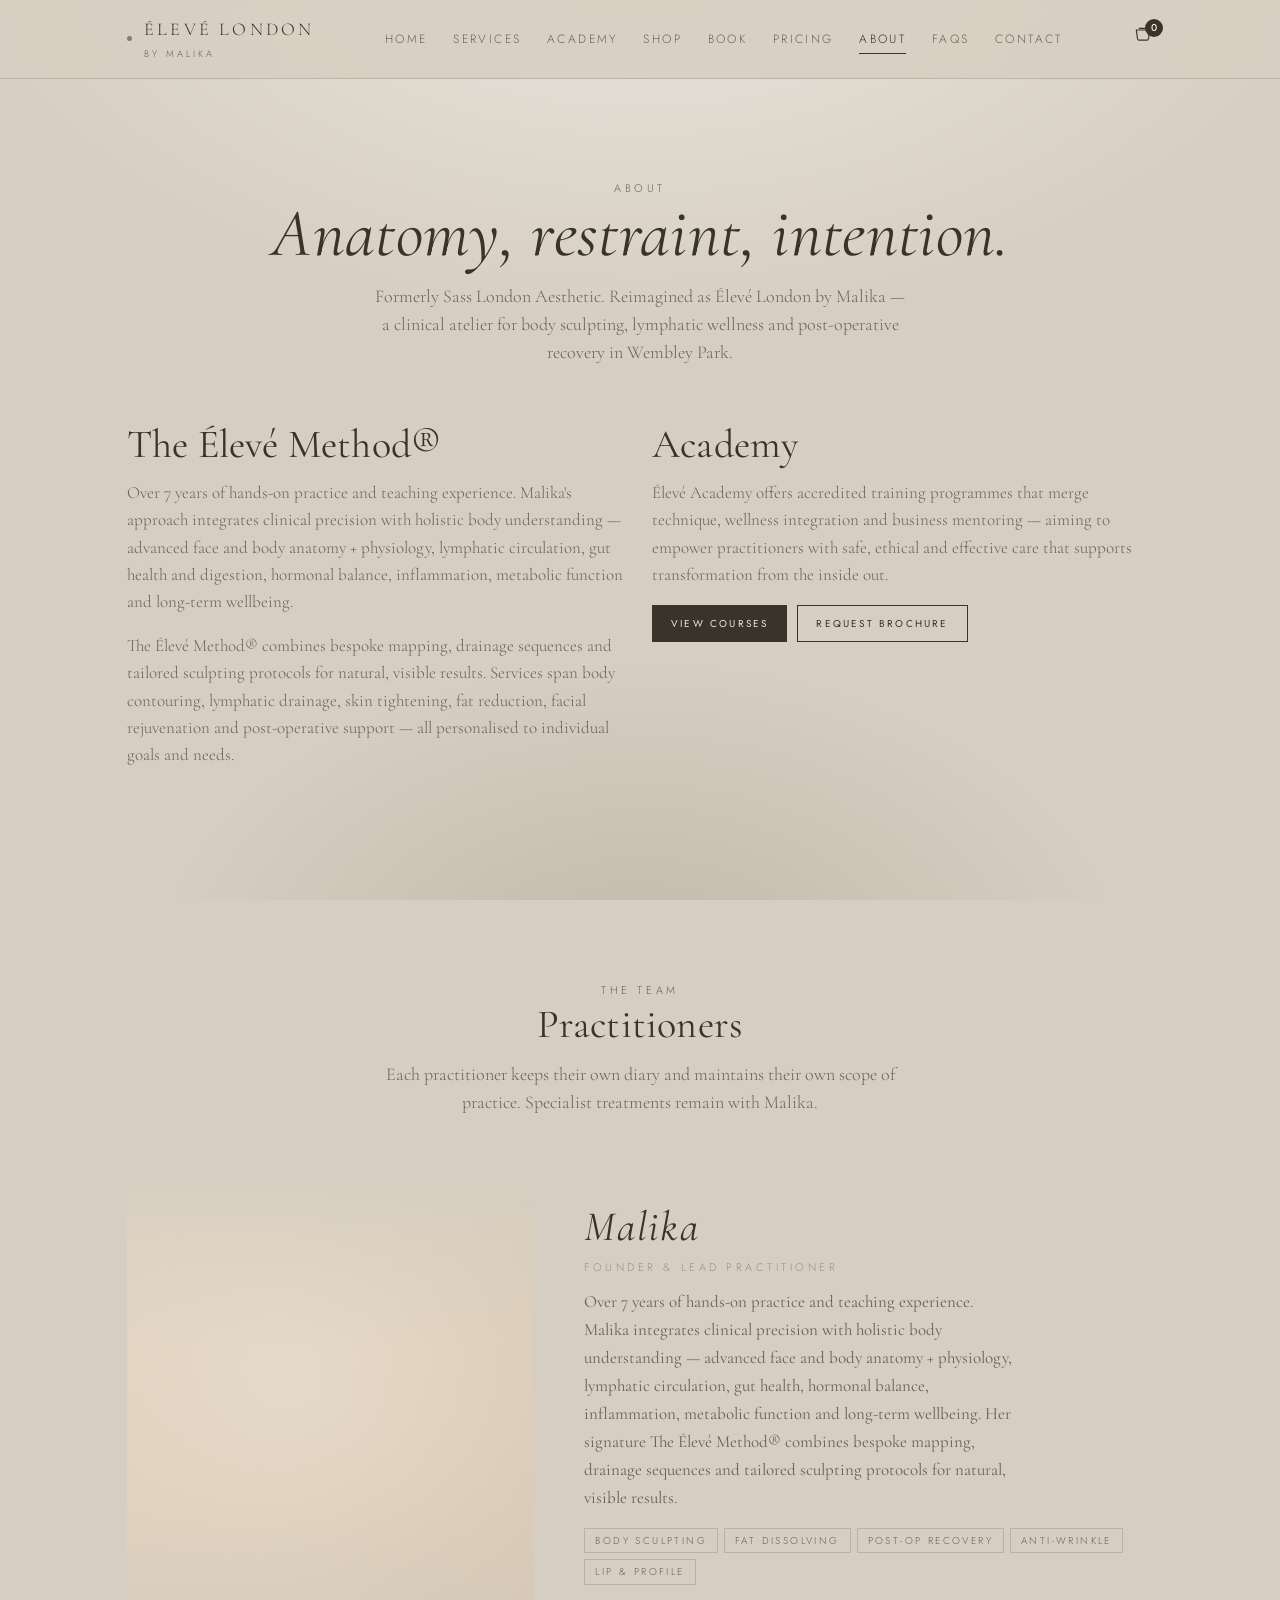
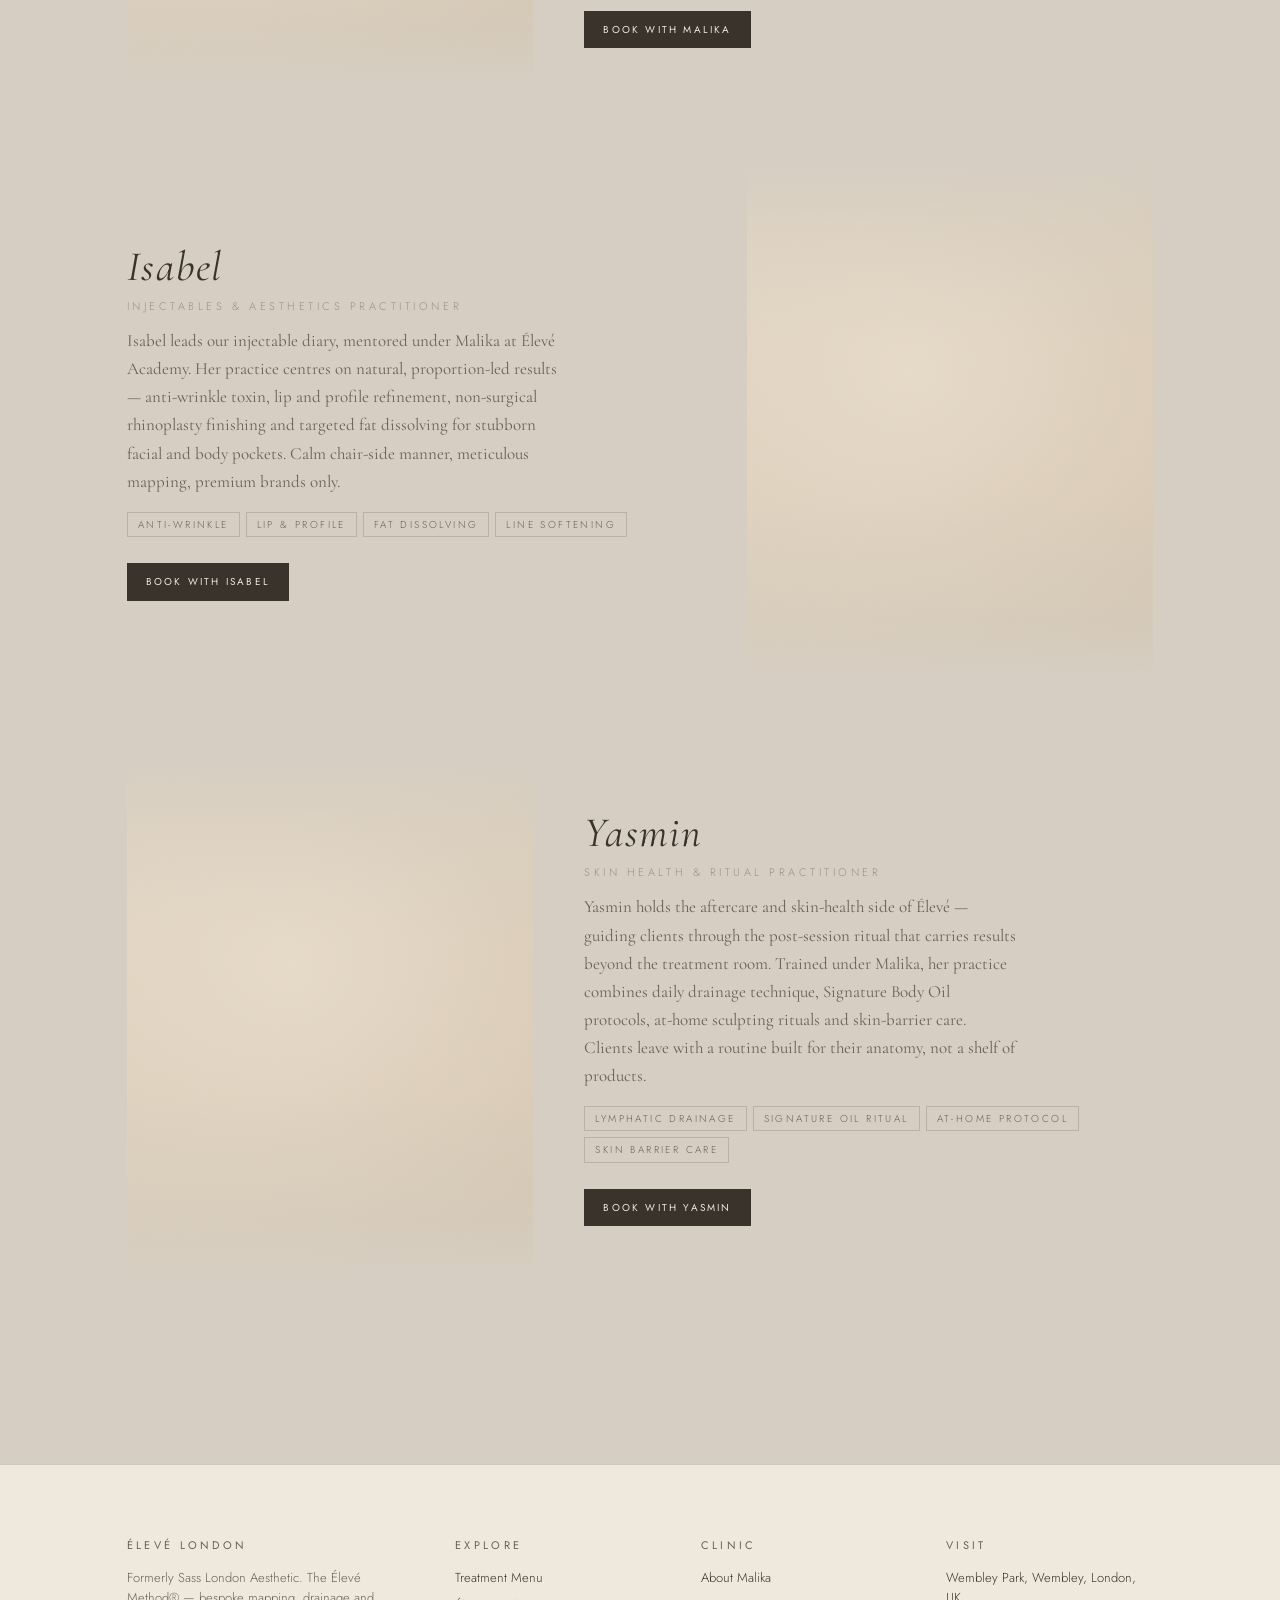
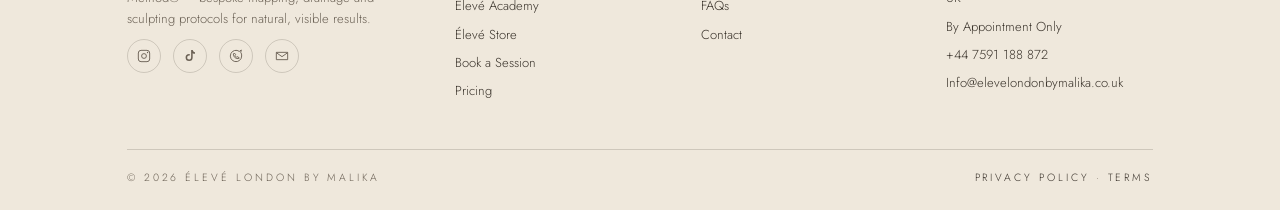
==== commit 9a20c3d0: "About page: editorial practitioner rows + fix touch-action + mobile menu - About page practitioners " ====
--- a/about.html
+++ b/about.html
@@ -52,7 +52,7 @@
           <h2>Practitioners</h2>
           <p>Each practitioner keeps their own diary and maintains their own scope of practice. Specialist treatments remain with Malika.</p>
         </div>
-        <div class="grid grid--3" id="teamGrid"></div>
+        <div class="team-list" id="teamGrid"></div>
       </section>
     </main>
 
@@ -63,17 +63,22 @@
     import { init } from "./js/app.js";
     import { THERAPISTS } from "./data/data.js";
     init();
-    document.getElementById("teamGrid").innerHTML = THERAPISTS.filter(t => !t.hidden).map(t => `
-      <article class="therapist-card" style="cursor: default;">
-        <div class="avatar">${t.name[0]}</div>
-        <div style="flex:1;">
+    const hasPhoto = (src) => typeof src === "string" && /\.(png|jpe?g|webp)$/i.test(src);
+    document.getElementById("teamGrid").innerHTML = THERAPISTS.filter(t => !t.hidden).map((t, i) => `
+      <article class="about-practitioner ${i % 2 === 1 ? "about-practitioner--flip" : ""}">
+        <div class="about-practitioner__visual">
+          ${hasPhoto(t.avatar)
+            ? `<img class="about-practitioner__photo" src="${t.avatar}" alt="${t.name}" loading="lazy" onerror="this.remove()"/>`
+            : `<span class="about-practitioner__initial" aria-hidden="true">${t.name[0]}</span>`}
+        </div>
+        <div class="about-practitioner__body">
           <h4>${t.name}</h4>
           <div class="role">${t.title}</div>
           <p>${t.bio}</p>
-          <div style="margin-top: 10px; display: flex; gap: 6px; flex-wrap: wrap;">
+          <div class="specialties">
             ${t.specialties.map(s => `<span class="pill">${s}</span>`).join("")}
           </div>
-          <div style="margin-top: 14px;">
+          <div style="margin-top: 18px;">
             <a class="btn btn--sm" href="book.html">Book with ${t.name}</a>
           </div>
         </div>
--- a/styles.css
+++ b/styles.css
@@ -169,12 +169,35 @@
   .nav-actions .cart-link { padding-right: 6px; }
   .menu-btn { display: inline-flex; align-items: center; gap: 8px; }
   .nav-drawer.open .nav-links {
-    display: flex; flex-direction: column; gap: 18px;
-    position: fixed; inset: 64px 0 0 0; padding: 40px 32px;
-    background: var(--bg-cream); z-index: 40;
-    font-size: 15px; letter-spacing: 0.18em;
+    display: flex; flex-direction: column; gap: 22px;
+    position: fixed;
+    top: 64px; left: 0; right: 0; bottom: 0;
+    width: 100vw;
+    height: calc(100dvh - 64px);
+    height: calc(100vh - 64px);
+    padding: 56px 32px 40px;
+    background: var(--bg-cream);
+    z-index: 40;
+    font-family: var(--serif);
+    font-size: 28px;
+    letter-spacing: 0.01em;
+    text-transform: none;
+    align-items: flex-start;
+    justify-content: flex-start;
+    overflow-y: auto;
+    overscroll-behavior: contain;
+  }
+  .nav-drawer.open .nav-links a {
+    color: var(--ink);
+    font-weight: 400;
+    padding: 4px 0;
+  }
+  .nav-drawer.open .nav-links a.is-active {
+    font-style: italic;
+    color: var(--accent-ink);
   }
   .nav-drawer.open .nav-links a.is-active::after { display: none; }
+  body:has(.nav-drawer.open) { overflow: hidden; }
 }
 
 /* ====== Buttons ====== */
@@ -203,8 +226,8 @@
 
 /* ====== Sections ====== */
 main { flex: 1; }
-.section { padding: clamp(48px, 8vw, 96px) 0; }
-.section--tight { padding: clamp(32px, 5vw, 56px) 0; }
+.section { padding-block: clamp(48px, 8vw, 96px); }
+.section--tight { padding-block: clamp(32px, 5vw, 56px); }
 .section--full { background: var(--bg-cream); }
 .section-head { text-align: center; margin-bottom: clamp(32px, 5vw, 56px); }
 .section-head .eyebrow { margin-bottom: 12px; }
@@ -242,10 +265,10 @@
 @media (max-width: 900px) {
   .grid--4 { grid-template-columns: repeat(2, minmax(0, 1fr)); }
   .grid--3 { grid-template-columns: 1fr; }
-  .grid--5 { grid-template-columns: repeat(2, minmax(0, 1fr)); }
+  .grid--5 { grid-template-columns: 1fr; }
 }
 @media (max-width: 560px) {
-  .grid--2, .grid--4, .grid--5 { grid-template-columns: 1fr; }
+  .grid--2, .grid--4 { grid-template-columns: 1fr; }
 }
 
 @media (max-width: 900px) {
@@ -261,6 +284,41 @@
   .feature-card__actions { padding-top: 10px; }
   .feature-card__cta { font-size: 10px; letter-spacing: 0.24em; }
   .feature-card__secondary { font-size: 10px; }
+
+  /* Signature treatments become a horizontal snap scroller on mobile */
+  #featuredServices {
+    display: flex;
+    grid-template-columns: none;
+    overflow-x: auto;
+    overflow-y: hidden;
+    scroll-snap-type: x proximity;
+    scroll-padding-left: var(--gutter);
+    gap: 22px;
+    padding: 4px var(--gutter) 12px;
+    margin: 0 calc(var(--gutter) * -1);
+    -webkit-overflow-scrolling: touch;
+    overscroll-behavior-inline: contain;
+    scrollbar-width: none;
+  }
+  #featuredServices::-webkit-scrollbar { display: none; }
+  #featuredServices .feature-card {
+    flex: 0 0 78%;
+    width: 78%;
+    max-width: 300px;
+    min-width: 240px;
+    margin: 0;
+    scroll-snap-align: start;
+  }
+  #featuredServices .feature-card__visual { aspect-ratio: 4 / 5; }
+  #featuredServices .feature-card__body { padding: 12px 6px 0; }
+  #featuredServices .feature-card__title { font-size: 19px; }
+  #featuredServices .feature-card__desc {
+    font-size: 12.5px;
+    display: -webkit-box;
+    -webkit-line-clamp: 2;
+    -webkit-box-orient: vertical;
+    overflow: hidden;
+  }
 }
 
 .card {
@@ -732,10 +790,140 @@
   margin: 4px 0 0;
 }
 
+/* About-page practitioner rows — editorial 2-up with fade photo */
+.team-list {
+  display: flex;
+  flex-direction: column;
+  gap: clamp(48px, 7vw, 88px);
+}
+.about-practitioner {
+  display: grid;
+  grid-template-columns: 5fr 7fr;
+  gap: clamp(24px, 4vw, 56px);
+  align-items: center;
+}
+.about-practitioner--flip { grid-template-columns: 7fr 5fr; }
+.about-practitioner--flip .about-practitioner__visual { order: 2; }
+.about-practitioner--flip .about-practitioner__body { order: 1; }
+
+.about-practitioner__visual {
+  position: relative;
+  aspect-ratio: 4 / 5;
+  overflow: hidden;
+  background:
+    radial-gradient(120% 90% at 20% 20%, rgba(232, 220, 203, 0.9) 0%, transparent 60%),
+    radial-gradient(100% 80% at 85% 30%, rgba(214, 200, 179, 0.85) 0%, transparent 55%),
+    linear-gradient(135deg, #dccfba 0%, #c4b39b 100%);
+  background-size: 200% 200%, 200% 200%, 100% 100%;
+  animation: meshShift 18s ease-in-out infinite alternate;
+}
+.about-practitioner__visual::after {
+  content: "";
+  position: absolute; inset: 0;
+  background: linear-gradient(to bottom,
+    var(--bg) 0%,
+    rgba(214, 206, 194, 0.35) 14%,
+    transparent 34%,
+    transparent 66%,
+    rgba(214, 206, 194, 0.35) 86%,
+    var(--bg) 100%);
+  pointer-events: none;
+  z-index: 1;
+}
+.about-practitioner__photo {
+  position: absolute; inset: 0;
+  width: 100%; height: 100%;
+  object-fit: cover;
+  object-position: center 18%;
+  z-index: 0;
+}
+.about-practitioner__visual:has(.about-practitioner__photo) { animation: none; }
+.about-practitioner__initial {
+  position: absolute; inset: 0;
+  display: flex; align-items: center; justify-content: center;
+  font-family: var(--serif); font-style: italic;
+  font-size: clamp(96px, 14vw, 160px);
+  color: rgba(58, 51, 43, 0.22);
+  z-index: 0;
+}
+
+.about-practitioner__body {
+  display: flex; flex-direction: column;
+  gap: 8px;
+}
+.about-practitioner__body h4 {
+  font-family: var(--serif);
+  font-style: italic;
+  font-weight: 400;
+  font-size: clamp(28px, 3.4vw, 42px);
+  line-height: 1.1;
+  color: var(--ink);
+  margin: 0;
+}
+.about-practitioner__body .role {
+  font-family: var(--sans);
+  font-weight: 300;
+  font-size: 11px;
+  letter-spacing: 0.32em;
+  text-transform: uppercase;
+  color: var(--ink-faint);
+  margin-bottom: 4px;
+}
+.about-practitioner__body p {
+  font-family: var(--serif);
+  font-weight: 400;
+  font-size: clamp(15px, 1.4vw, 17px);
+  line-height: 1.65;
+  color: var(--ink-soft);
+  margin: 0;
+  max-width: 54ch;
+}
+.about-practitioner__body .specialties {
+  display: flex; flex-wrap: wrap; gap: 6px;
+  margin-top: 8px;
+}
+
 @media (max-width: 900px) {
-  .team-portrait { max-width: 420px; margin: 0 auto; width: 100%; }
-  .team-portrait__visual { aspect-ratio: 16 / 10; }
-  .team-portrait__photo { object-position: center 22%; }
+  .about-practitioner,
+  .about-practitioner--flip {
+    grid-template-columns: 1fr;
+    max-width: 420px;
+    margin: 0 auto;
+    gap: 20px;
+  }
+  .about-practitioner--flip .about-practitioner__visual { order: 1; }
+  .about-practitioner--flip .about-practitioner__body { order: 2; }
+}
+
+@media (max-width: 900px) {
+  /* Team portraits become a horizontal snap scroller on mobile */
+  #teamCards {
+    display: flex;
+    grid-template-columns: none;
+    justify-content: flex-start;
+    overflow-x: auto;
+    overflow-y: hidden;
+    scroll-snap-type: x proximity;
+    scroll-padding-left: var(--gutter);
+    gap: 22px;
+    padding: 4px var(--gutter) 12px;
+    margin: 0 calc(var(--gutter) * -1);
+    -webkit-overflow-scrolling: touch;
+    overscroll-behavior-inline: contain;
+    scrollbar-width: none;
+  }
+  #teamCards::-webkit-scrollbar { display: none; }
+  #teamCards .team-portrait {
+    flex: 0 0 260px;
+    width: 260px;
+    max-width: 260px;
+    margin: 0;
+    scroll-snap-align: start;
+  }
+  .team-portrait__visual { aspect-ratio: 4 / 5; }
+  .team-portrait__photo { object-position: center 18%; }
+  .team-portrait__body { padding: 14px 4px 4px; }
+  .team-portrait__body h4 { font-size: 20px; }
 }
 
 /* Calendar */
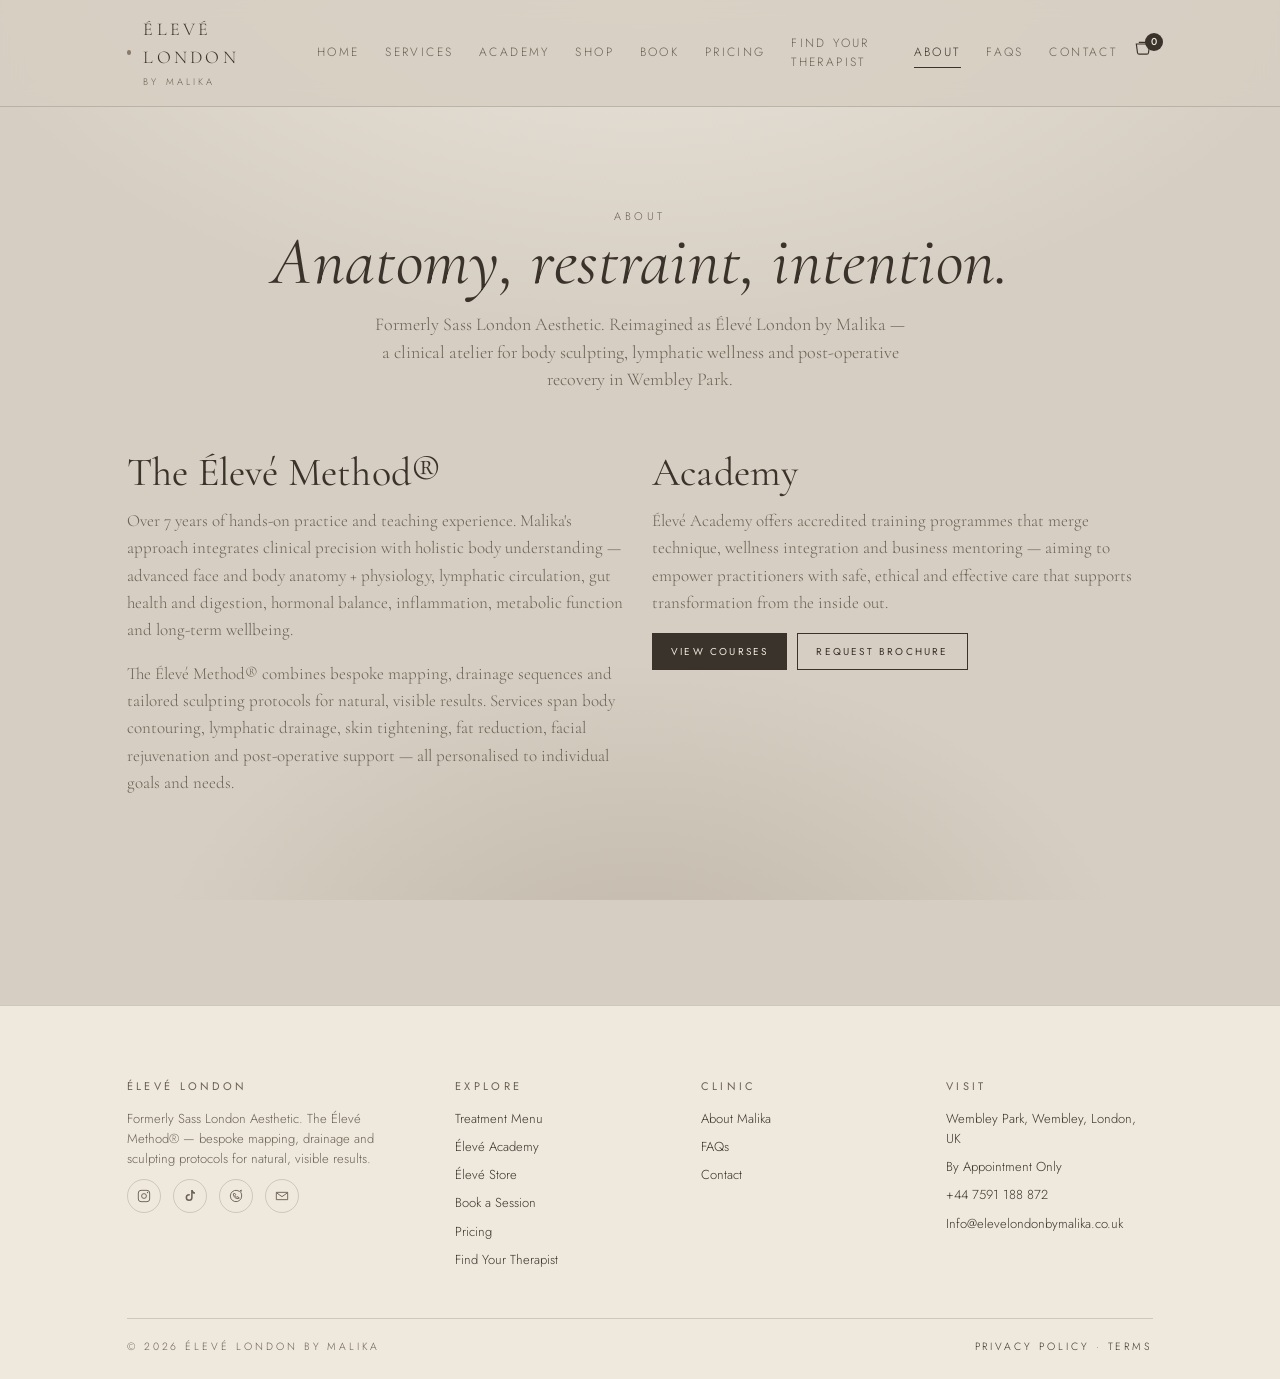
==== commit a1390a37: "Amendments: Find Your Therapist page + Malika-only services book - Home: drop Wembley eyebrow, refre" ====
--- a/about.html
+++ b/about.html
@@ -46,14 +46,6 @@
         </div>
       </section>
 
-      <section class="section wrap">
-        <div class="section-head">
-          <span class="eyebrow">The Team</span>
-          <h2>Practitioners</h2>
-          <p>Each practitioner keeps their own diary and maintains their own scope of practice. Specialist treatments remain with Malika.</p>
-        </div>
-        <div class="team-list" id="teamGrid"></div>
-      </section>
     </main>
 
     <footer class="site-footer" id="site-footer"></footer>
@@ -61,29 +53,7 @@
 
   <script type="module">
     import { init } from "./js/app.js";
-    import { THERAPISTS } from "./data/data.js";
     init();
-    const hasPhoto = (src) => typeof src === "string" && /\.(png|jpe?g|webp)$/i.test(src);
-    document.getElementById("teamGrid").innerHTML = THERAPISTS.filter(t => !t.hidden).map((t, i) => `
-      <article class="about-practitioner ${i % 2 === 1 ? "about-practitioner--flip" : ""}">
-        <div class="about-practitioner__visual">
-          ${hasPhoto(t.avatar)
-            ? `<img class="about-practitioner__photo" src="${t.avatar}" alt="${t.name}" loading="lazy" onerror="this.remove()"/>`
-            : `<span class="about-practitioner__initial" aria-hidden="true">${t.name[0]}</span>`}
-        </div>
-        <div class="about-practitioner__body">
-          <h4>${t.name}</h4>
-          <div class="role">${t.title}</div>
-          <p>${t.bio}</p>
-          <div class="specialties">
-            ${t.specialties.map(s => `<span class="pill">${s}</span>`).join("")}
-          </div>
-          <div style="margin-top: 18px;">
-            <a class="btn btn--sm" href="book.html">Book with ${t.name}</a>
-          </div>
-        </div>
-      </article>
-    `).join("");
   </script>
 </body>
 </html>
--- a/styles.css
+++ b/styles.css
@@ -612,6 +612,31 @@
 .service-row .side { text-align: right; display: flex; flex-direction: column; gap: 10px; align-items: flex-end; min-width: 130px; }
 .service-row .price { font-family: var(--serif); font-size: clamp(22px, 2.2vw, 28px); color: var(--ink); }
 
+.pkg-picker {
+  margin-top: 14px;
+  display: flex; flex-wrap: wrap; align-items: center;
+  gap: 10px 14px;
+  font-size: 12px;
+  letter-spacing: 0.08em;
+}
+.pkg-picker__label {
+  text-transform: uppercase;
+  letter-spacing: 0.22em;
+  font-size: 11px;
+  color: var(--ink-faint);
+}
+.pkg-picker__link {
+  font-family: var(--serif);
+  font-size: 14px;
+  letter-spacing: 0;
+  color: var(--ink);
+  text-decoration: none;
+  border-bottom: 1px solid var(--ink);
+  padding-bottom: 1px;
+  transition: opacity 0.2s ease;
+}
+.pkg-picker__link:hover { opacity: 0.65; }
+
 @media (max-width: 560px) {
   .service-row { grid-template-columns: 1fr; }
   .service-row .side { align-items: flex-start; text-align: left; }
@@ -882,6 +907,59 @@
   display: flex; flex-wrap: wrap; gap: 6px;
   margin-top: 8px;
 }
+
+/* Therapist location block for Find-your-ÉLBM-Therapist page */
+.therapist-loc {
+  font-family: var(--sans);
+  font-size: 13px;
+  line-height: 1.6;
+  color: var(--ink-soft);
+  letter-spacing: 0.02em;
+  margin: 6px 0 2px;
+}
+.therapist-loc strong {
+  font-family: var(--serif);
+  font-style: italic;
+  font-weight: 400;
+  font-size: 18px;
+  color: var(--ink);
+  letter-spacing: 0;
+}
+.therapist-loc span {
+  display: inline-block;
+  margin-top: 2px;
+  font-size: 12.5px;
+  color: var(--ink-faint);
+}
+
+/* Per-therapist price disclosure */
+.therapist-prices {
+  margin-top: 22px;
+  border-top: 1px solid var(--rule);
+  padding-top: 14px;
+}
+.therapist-prices > summary {
+  cursor: pointer;
+  font-family: var(--sans);
+  font-size: 11px;
+  letter-spacing: 0.3em;
+  text-transform: uppercase;
+  color: var(--ink);
+  padding: 6px 0;
+  list-style: none;
+  display: inline-flex;
+  align-items: center;
+  gap: 10px;
+}
+.therapist-prices > summary::-webkit-details-marker { display: none; }
+.therapist-prices > summary::after {
+  content: "+";
+  font-size: 16px;
+  letter-spacing: 0;
+  color: var(--ink-faint);
+}
+.therapist-prices[open] > summary::after { content: "−"; }
+.therapist-prices__body { margin-top: 12px; }
 
 @media (max-width: 900px) {
   .about-practitioner,
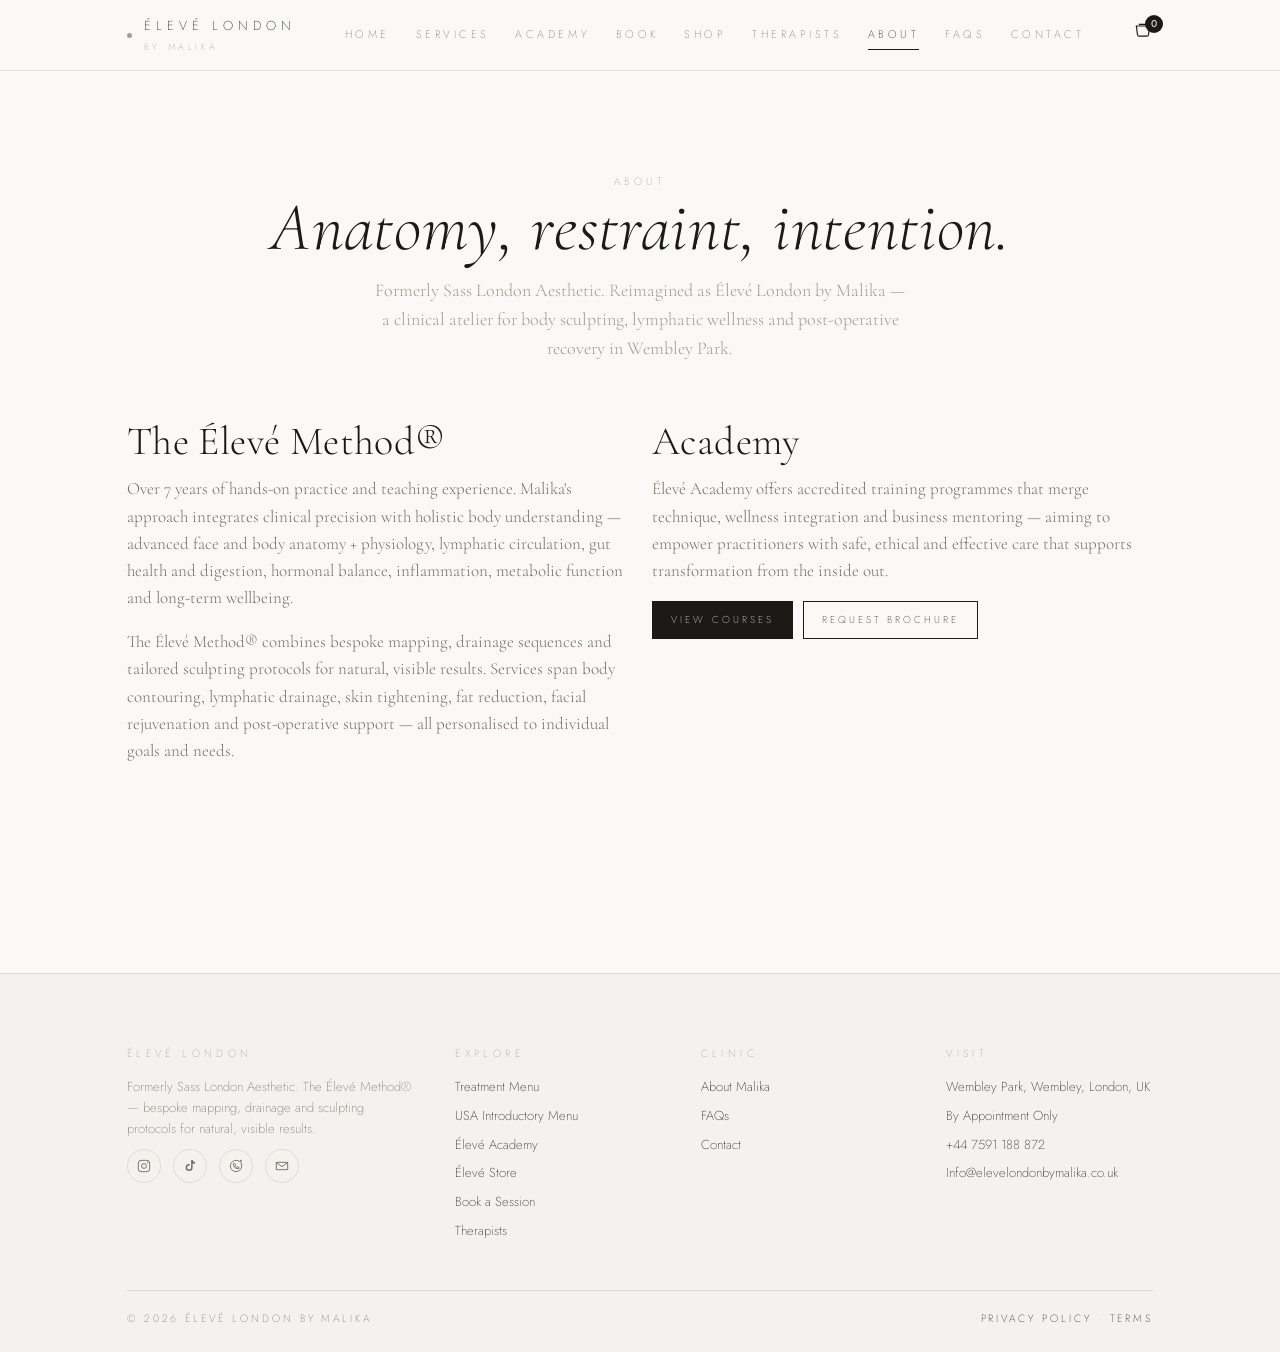
==== commit 7638567f: "Brand revamp: Cooltura/Avenir Ultra Light palette — #D8D0C6 + #A59B8F, near-white bg, ultra-light ty" ====
--- a/about.html
+++ b/about.html
@@ -8,7 +8,7 @@
   <link rel="icon" href="assets/logo.png" />
   <link rel="preconnect" href="https://fonts.googleapis.com" />
   <link rel="preconnect" href="https://fonts.gstatic.com" crossorigin />
-  <link href="https://fonts.googleapis.com/css2?family=Cormorant+Garamond:ital,wght@0,300;0,400;0,500;1,300;1,400&family=Jost:wght@300;400;500&display=swap" rel="stylesheet" />
+  <link href="https://fonts.googleapis.com/css2?family=Cormorant+Garamond:ital,wght@0,300;0,400;0,500;1,300;1,400&family=Jost:wght@100;200;300;400;500&display=swap" rel="stylesheet" />
   <link rel="stylesheet" href="styles.css" />
 </head>
 <body>
--- a/styles.css
+++ b/styles.css
@@ -1,16 +1,16 @@
 :root {
-  --bg: #d6cec2;
-  --bg-soft: #e0d9ce;
-  --bg-cream: #efe8dc;
-  --ink: #3a332b;
-  --ink-soft: #6b6155;
-  --ink-faint: #9b9185;
-  --accent: #8a7a68;
-  --accent-ink: #5c4f3f;
-  --rule: rgba(58, 51, 43, 0.18);
-  --rule-strong: rgba(58, 51, 43, 0.36);
-  --card: #ece5d7;
-  --card-hover: #e4dccb;
+  --bg: #faf9f7;
+  --bg-soft: #f4f2ef;
+  --bg-cream: #D8D0C6;
+  --ink: #1c1a17;
+  --ink-soft: #766e64;
+  --ink-faint: #A59B8F;
+  --accent: #A59B8F;
+  --accent-ink: #7a6d60;
+  --rule: rgba(28, 26, 23, 0.1);
+  --rule-strong: rgba(28, 26, 23, 0.22);
+  --card: #f0ede8;
+  --card-hover: #ebe7e1;
   --success: #5a6b48;
   --error: #8a3a2a;
   --serif: "Cormorant Garamond", "Times New Roman", serif;
@@ -26,19 +26,15 @@
   background: var(--bg);
   color: var(--ink);
   font-family: var(--sans);
-  font-weight: 300;
+  font-weight: 200;
   -webkit-font-smoothing: antialiased;
   -moz-osx-font-smoothing: grayscale;
   min-height: 100%;
 }
 
 body {
-  background:
-    radial-gradient(1200px 700px at 50% -10%, rgba(255, 250, 244, 0.55), transparent 60%),
-    radial-gradient(900px 600px at 50% 110%, rgba(99, 84, 66, 0.18), transparent 55%),
-    var(--bg);
-  background-attachment: fixed;
-  line-height: 1.55;
+  background: var(--bg);
+  line-height: 1.6;
 }
 
 img { max-width: 100%; display: block; }
@@ -54,31 +50,31 @@
 /* ====== Serif / headings ====== */
 h1, h2, h3, h4 {
   font-family: var(--serif);
-  font-weight: 400;
-  color: var(--ink);
-  letter-spacing: 0.005em;
+  font-weight: 300;
+  color: var(--ink);
+  letter-spacing: 0.01em;
   margin: 0;
 }
-h1 { font-size: clamp(36px, 5.6vw, 68px); line-height: 1.02; font-style: italic; }
-h2 { font-size: clamp(26px, 3.2vw, 40px); line-height: 1.12; }
-h3 { font-size: clamp(18px, 1.8vw, 22px); line-height: 1.25; }
-h4 { font-size: 16px; letter-spacing: 0.04em; text-transform: none; }
+h1 { font-size: clamp(36px, 5.6vw, 68px); line-height: 1.02; font-style: italic; font-weight: 300; }
+h2 { font-size: clamp(26px, 3.2vw, 40px); line-height: 1.12; font-weight: 300; }
+h3 { font-size: clamp(18px, 1.8vw, 22px); line-height: 1.25; font-weight: 300; }
+h4 { font-size: 16px; letter-spacing: 0.04em; text-transform: none; font-weight: 300; }
 
 .eyebrow {
   font-family: var(--sans);
-  font-weight: 300;
-  letter-spacing: 0.32em;
-  font-size: 11px;
-  text-transform: uppercase;
-  color: var(--ink-soft);
+  font-weight: 200;
+  letter-spacing: 0.42em;
+  font-size: 10.5px;
+  text-transform: uppercase;
+  color: var(--ink-faint);
 }
 
 .mark {
   font-family: var(--sans);
-  font-weight: 400;
-  letter-spacing: 0.42em;
-  font-size: 11px;
-  color: var(--ink-soft);
+  font-weight: 200;
+  letter-spacing: 0.48em;
+  font-size: 10.5px;
+  color: var(--ink-faint);
   text-transform: uppercase;
 }
 
@@ -102,9 +98,9 @@
 /* ====== Header ====== */
 .site-header {
   position: sticky; top: 0; z-index: 30;
-  background: rgba(214, 206, 194, 0.88);
-  backdrop-filter: blur(10px);
-  -webkit-backdrop-filter: blur(10px);
+  background: rgba(250, 249, 247, 0.92);
+  backdrop-filter: blur(14px);
+  -webkit-backdrop-filter: blur(14px);
   border-bottom: 1px solid var(--rule);
 }
 .nav {
@@ -118,9 +114,10 @@
 }
 .nav-brand {
   display: flex; align-items: center; gap: 12px;
-  font-family: var(--serif);
-  font-size: 18px;
-  letter-spacing: 0.18em;
+  font-family: var(--sans);
+  font-weight: 200;
+  font-size: 13px;
+  letter-spacing: 0.38em;
   color: var(--ink);
   text-transform: uppercase;
 }
@@ -130,17 +127,18 @@
 }
 .nav-brand small {
   display: block;
-  font-family: var(--sans); font-weight: 300; font-size: 9.5px;
-  letter-spacing: 0.32em; color: var(--ink-soft); text-transform: uppercase;
+  font-family: var(--sans); font-weight: 200; font-size: 9px;
+  letter-spacing: 0.4em; color: var(--ink-faint); text-transform: uppercase;
   margin-top: 3px;
 }
 
 .nav-links {
   display: flex; align-items: center; gap: clamp(14px, 2vw, 26px);
-  font-size: 12px; letter-spacing: 0.2em; text-transform: uppercase;
+  font-size: 11px; letter-spacing: 0.32em; text-transform: uppercase;
+  font-weight: 200;
   color: var(--ink-soft);
 }
-.nav-links a { color: var(--ink-soft); transition: color .2s ease; }
+.nav-links a { color: var(--ink-soft); white-space: nowrap; transition: color .2s ease; }
 .nav-links a.is-active, .nav-links a:hover { color: var(--ink); }
 .nav-links a.is-active { position: relative; }
 .nav-links a.is-active::after {
@@ -176,7 +174,7 @@
     height: calc(100dvh - 64px);
     height: calc(100vh - 64px);
     padding: 56px 32px 40px;
-    background: var(--bg-cream);
+    background: var(--bg);
     z-index: 40;
     font-family: var(--serif);
     font-size: 28px;
@@ -204,12 +202,12 @@
 .btn {
   display: inline-flex; align-items: center; justify-content: center; gap: 8px;
   appearance: none; cursor: pointer;
-  background: var(--ink); color: var(--bg-cream);
+  background: var(--ink); color: var(--bg);
   border: 1px solid var(--ink);
-  padding: 14px 26px;
-  font-family: var(--sans); font-weight: 400;
-  letter-spacing: 0.28em; text-transform: uppercase;
-  font-size: 11px;
+  padding: 14px 28px;
+  font-family: var(--sans); font-weight: 200;
+  letter-spacing: 0.38em; text-transform: uppercase;
+  font-size: 10.5px;
   transition: background .25s ease, color .25s ease, transform .2s ease;
   text-align: center;
   white-space: nowrap;
@@ -219,8 +217,8 @@
 .btn--ghost {
   background: transparent; color: var(--ink);
 }
-.btn--ghost:hover { background: var(--ink); color: var(--bg-cream); }
-.btn--sm { padding: 10px 18px; font-size: 10px; letter-spacing: 0.22em; }
+.btn--ghost:hover { background: var(--ink); color: var(--bg); }
+.btn--sm { padding: 10px 18px; font-size: 10px; letter-spacing: 0.3em; }
 .btn--block { width: 100%; }
 .btn:disabled { opacity: 0.5; cursor: not-allowed; }
 
@@ -228,10 +226,10 @@
 main { flex: 1; }
 .section { padding-block: clamp(48px, 8vw, 96px); }
 .section--tight { padding-block: clamp(32px, 5vw, 56px); }
-.section--full { background: var(--bg-cream); }
+.section--full { background: var(--bg-soft); }
 .section-head { text-align: center; margin-bottom: clamp(32px, 5vw, 56px); }
 .section-head .eyebrow { margin-bottom: 12px; }
-.section-head p { max-width: 60ch; margin: 14px auto 0; color: var(--ink-soft); font-family: var(--serif); font-size: clamp(15px, 1.5vw, 18px); line-height: 1.55; }
+.section-head p { max-width: 60ch; margin: 14px auto 0; color: var(--ink-faint); font-family: var(--serif); font-size: clamp(15px, 1.5vw, 18px); line-height: 1.6; }
 
 /* ====== Hero ====== */
 .hero-home {
@@ -245,9 +243,167 @@
 .hero-home p {
   max-width: 58ch; margin: 14px auto 28px;
   font-family: var(--serif); font-size: clamp(16px, 1.7vw, 20px);
-  line-height: 1.5; color: var(--ink-soft);
+  line-height: 1.6; color: var(--ink-faint);
 }
 .hero-ctas { display: flex; justify-content: center; gap: 12px; flex-wrap: wrap; }
+
+/* Shop hero — editorial split layout */
+.hero-shop {
+  display: grid;
+  grid-template-columns: minmax(0, 5fr) minmax(0, 6fr);
+  min-height: clamp(520px, 80vh, 780px);
+  background: var(--bg-soft);
+  align-items: stretch;
+  overflow: hidden;
+}
+.hero-shop__text {
+  display: flex;
+  flex-direction: column;
+  justify-content: center;
+  padding:
+    clamp(64px, 9vw, 112px)
+    clamp(32px, 5vw, 72px)
+    clamp(64px, 9vw, 112px)
+    max(var(--gutter), 5vw);
+  max-width: 640px;
+}
+.hero-shop__text .eyebrow { margin-bottom: 18px; }
+.hero-shop__text h1 {
+  font-size: clamp(44px, 6.4vw, 88px);
+  line-height: 0.98;
+  margin-bottom: 22px;
+}
+.hero-shop__text p {
+  font-family: var(--serif);
+  font-size: clamp(17px, 1.6vw, 21px);
+  line-height: 1.5;
+  color: var(--ink-soft);
+  margin: 0 0 28px;
+  max-width: 44ch;
+}
+.hero-shop__link {
+  align-self: flex-start;
+  font-family: var(--sans);
+  font-size: 11px;
+  letter-spacing: 0.32em;
+  text-transform: uppercase;
+  color: var(--ink);
+  padding-bottom: 4px;
+  border-bottom: 1px solid var(--ink);
+  transition: gap .2s ease, color .2s ease, border-color .2s ease;
+  display: inline-flex;
+  align-items: center;
+  gap: 10px;
+}
+.hero-shop__link:hover {
+  color: var(--accent-ink);
+  border-color: var(--accent-ink);
+  gap: 14px;
+}
+
+.hero-shop__image {
+  position: relative;
+  overflow: hidden;
+  background: #e7d6c5;
+  min-height: 440px;
+}
+.hero-shop__image img {
+  position: absolute; inset: 0;
+  width: 100%; height: 100%;
+  object-fit: cover;
+  object-position: center 20%;
+}
+
+@media (max-width: 860px) {
+  /* Editorial masthead: full-bleed tall image with cream-gradient scrim for overlay text */
+  .hero-shop {
+    display: flex;
+    flex-direction: column;
+    position: relative;
+    min-height: 0;
+    padding: 0;
+    grid-template-columns: none;
+    background: #e7d6c5;
+    overflow: hidden;
+  }
+
+  .hero-shop__text { display: contents; }
+
+  .hero-shop__image {
+    order: 1;
+    width: 100%;
+    aspect-ratio: 4 / 5;
+    background: #e7d6c5;
+    position: relative;
+    overflow: hidden;
+    min-height: 0;
+  }
+  .hero-shop__image::before {
+    content: "";
+    position: absolute;
+    top: 0; left: 0; right: 0;
+    height: 52%;
+    background: linear-gradient(
+      to bottom,
+      rgba(231, 214, 197, 0.94) 0%,
+      rgba(231, 214, 197, 0.78) 28%,
+      rgba(231, 214, 197, 0.45) 60%,
+      rgba(231, 214, 197, 0) 100%
+    );
+    z-index: 1;
+    pointer-events: none;
+  }
+  .hero-shop__image img {
+    position: absolute;
+    inset: 0;
+    width: 100%;
+    height: 100%;
+    object-fit: cover;
+    object-position: center center;
+    display: block;
+  }
+
+  /* Overlay masthead on the scrim */
+  .hero-shop__text .eyebrow {
+    position: absolute;
+    top: clamp(32px, 8vw, 50px);
+    left: 0; right: 0;
+    text-align: center;
+    z-index: 3;
+    margin: 0;
+  }
+  .hero-shop__text h1 {
+    position: absolute;
+    top: clamp(58px, 13.5vw, 84px);
+    left: 0; right: 0;
+    text-align: center;
+    font-size: clamp(50px, 13vw, 78px);
+    line-height: 0.92;
+    letter-spacing: -0.005em;
+    z-index: 3;
+    margin: 0;
+    padding: 0 var(--gutter);
+    color: var(--ink);
+  }
+
+  .hero-shop__text p {
+    order: 2;
+    font-family: var(--serif);
+    font-style: italic;
+    font-size: clamp(16px, 4.2vw, 19px);
+    line-height: 1.45;
+    color: var(--ink-soft);
+    text-align: center;
+    max-width: 32ch;
+    margin: 0 auto;
+    padding: clamp(28px, 7vw, 42px) var(--gutter) 0;
+  }
+  .hero-shop__link {
+    order: 3;
+    align-self: center;
+    margin: clamp(20px, 5vw, 30px) 0 clamp(36px, 8vw, 52px);
+  }
+}
 
 /* ====== Cards / grids ====== */
 .grid { display: grid; gap: clamp(16px, 2.4vw, 24px); }
@@ -368,9 +524,9 @@
   overflow: hidden;
   border-radius: 0;
   background:
-    radial-gradient(120% 90% at 20% 20%,  rgba(232, 220, 203, 0.9) 0%, transparent 60%),
-    radial-gradient(100% 80% at 85% 30%, rgba(214, 200, 179, 0.85) 0%, transparent 55%),
-    linear-gradient(135deg, #dccfba 0%, #c4b39b 100%);
+    radial-gradient(120% 90% at 20% 20%, rgba(216, 208, 198, 0.9) 0%, transparent 60%),
+    radial-gradient(100% 80% at 85% 30%, rgba(165, 155, 143, 0.6) 0%, transparent 55%),
+    linear-gradient(135deg, #D8D0C6 0%, #A59B8F 100%);
   background-size: 200% 200%, 200% 200%, 100% 100%;
   animation: meshShift 18s ease-in-out infinite alternate;
 }
@@ -380,10 +536,10 @@
   background:
     linear-gradient(to bottom,
       var(--bg) 0%,
-      rgba(214, 206, 194, 0.35) 18%,
+      rgba(250, 249, 247, 0.28) 18%,
       transparent 40%,
       transparent 60%,
-      rgba(214, 206, 194, 0.35) 82%,
+      rgba(250, 249, 247, 0.28) 82%,
       var(--bg) 100%);
   pointer-events: none;
   z-index: 1;
@@ -420,13 +576,13 @@
 .feature-card__blob::before {
   width: 70%; height: 70%;
   top: -20%; right: -10%;
-  background: radial-gradient(circle, #f3b7a6 0%, transparent 65%);
+  background: radial-gradient(circle, #D8D0C6 0%, transparent 65%);
   animation: blobFloat 11s ease-in-out infinite;
 }
 .feature-card__blob::after {
   width: 60%; height: 60%;
   bottom: -25%; left: -15%;
-  background: radial-gradient(circle, #7a5a48 0%, transparent 60%);
+  background: radial-gradient(circle, #A59B8F 0%, transparent 60%);
   animation: blobFloat 14s ease-in-out infinite reverse;
 }
 
@@ -443,9 +599,9 @@
 .feature-card__meta {
   display: flex; align-items: baseline; gap: 10px;
   font-family: var(--sans);
-  font-weight: 300;
+  font-weight: 200;
   font-size: 10px;
-  letter-spacing: 0.32em;
+  letter-spacing: 0.38em;
   text-transform: uppercase;
   color: var(--ink-faint);
 }
@@ -494,9 +650,9 @@
 
 .feature-card__cta {
   font-family: var(--sans);
-  font-weight: 400;
+  font-weight: 200;
   font-size: 10.5px;
-  letter-spacing: 0.3em;
+  letter-spacing: 0.38em;
   text-transform: uppercase;
   color: var(--ink);
   text-decoration: none;
@@ -508,8 +664,9 @@
 
 .feature-card__secondary {
   font-family: var(--sans);
+  font-weight: 200;
   font-size: 10.5px;
-  letter-spacing: 0.3em;
+  letter-spacing: 0.38em;
   text-transform: uppercase;
   color: var(--ink-faint);
   text-decoration: none;
@@ -612,39 +769,258 @@
 .service-row .side { text-align: right; display: flex; flex-direction: column; gap: 10px; align-items: flex-end; min-width: 130px; }
 .service-row .price { font-family: var(--serif); font-size: clamp(22px, 2.2vw, 28px); color: var(--ink); }
 
-.pkg-picker {
-  margin-top: 14px;
-  display: flex; flex-wrap: wrap; align-items: center;
-  gap: 10px 14px;
+/* ====== Region toggle (UK ↔ USA) ====== */
+.region-toggle {
+  margin: 0 auto clamp(28px, 4vw, 40px);
+  border: 1px solid var(--rule);
+  padding: 6px;
+  width: max-content;
+  max-width: 100%;
+  flex-wrap: wrap;
+  gap: 4px;
+  justify-content: center;
+}
+.region-toggle .tab {
+  border: 1px solid transparent;
+  padding: 12px 22px;
   font-size: 12px;
-  letter-spacing: 0.08em;
-}
-.pkg-picker__label {
-  text-transform: uppercase;
+  letter-spacing: 0.24em;
+}
+.region-toggle .tab.is-active {
+  background: var(--ink);
+  color: var(--bg-cream);
+  border-color: var(--ink);
+}
+@media (max-width: 480px) {
+  .region-toggle { width: 100%; }
+  .region-toggle .tab { flex: 1 1 0; padding: 10px 12px; letter-spacing: 0.16em; }
+}
+
+/* ====== Therapist switcher (Services menu) ====== */
+.menu-switcher {
+  display: flex;
+  flex-direction: column;
+  align-items: center;
+  gap: 12px;
+  margin: 0 0 24px;
+}
+.menu-switcher__label {
+  font-family: var(--sans);
+  font-size: 11px;
+  letter-spacing: 0.28em;
+  text-transform: uppercase;
+  color: var(--ink-faint);
+}
+.tabs.tabs--therapist { margin-bottom: 0; }
+
+/* ====== Session-pack picker ====== */
+.pack-picker {
+  margin-top: 16px;
+  display: inline-flex;
+  flex-direction: column;
+  gap: 6px;
+  max-width: 320px;
+}
+.pack-picker__label {
+  font-family: var(--sans);
+  font-size: 11px;
   letter-spacing: 0.22em;
-  font-size: 11px;
-  color: var(--ink-faint);
-}
-.pkg-picker__link {
+  text-transform: uppercase;
+  color: var(--ink-soft);
+}
+.pack-picker__select {
+  appearance: none;
+  background: transparent;
+  border: 1px solid var(--rule);
+  padding: 10px 36px 10px 12px;
   font-family: var(--serif);
-  font-size: 14px;
-  letter-spacing: 0;
-  color: var(--ink);
-  text-decoration: none;
-  border-bottom: 1px solid var(--ink);
-  padding-bottom: 1px;
-  transition: opacity 0.2s ease;
-}
-.pkg-picker__link:hover { opacity: 0.65; }
+  font-size: 15px;
+  color: var(--ink);
+  outline: none;
+  cursor: pointer;
+  background-image: linear-gradient(45deg, transparent 50%, var(--ink) 50%), linear-gradient(135deg, var(--ink) 50%, transparent 50%);
+  background-position: calc(100% - 18px) 50%, calc(100% - 12px) 50%;
+  background-size: 6px 6px, 6px 6px;
+  background-repeat: no-repeat;
+  border-radius: 0;
+  transition: border-color .2s ease;
+}
+.pack-picker__select:focus { border-color: var(--ink); }
+.pack-picker__tagline {
+  margin-top: 8px;
+  font-family: var(--sans);
+  font-size: 12px;
+  letter-spacing: 0.06em;
+  color: var(--ink-soft);
+  min-height: 1em;
+}
+.pack-picker__tagline:empty { margin-top: 0; }
 
 @media (max-width: 560px) {
   .service-row { grid-template-columns: 1fr; }
   .service-row .side { align-items: flex-start; text-align: left; }
 }
 
-/* ====== Product ====== */
+/* ====== Model rates (Isabel) ====== */
+.eyebrow--accent { color: var(--ink); }
+.model-rates__head { text-align: center; margin-bottom: 28px; }
+.model-rates__head h2 { margin: 8px 0 10px; }
+.model-rates__head .blurb { max-width: 60ch; margin: 0 auto; }
+
+.model-rate-row {
+  border-top: 1px solid var(--rule);
+  padding: 24px 0 22px;
+}
+.model-rate-row:last-child { border-bottom: 1px solid var(--rule); }
+.model-rate-row__head {
+  display: flex;
+  align-items: baseline;
+  justify-content: space-between;
+  gap: 16px;
+  flex-wrap: wrap;
+  margin-bottom: 14px;
+}
+.model-rate-row__head h3 {
+  font-family: var(--serif);
+  font-size: clamp(20px, 2vw, 26px);
+  margin: 0;
+}
+.model-rate-row__badge {
+  font-family: var(--sans);
+  font-size: 11px;
+  letter-spacing: 0.22em;
+  text-transform: uppercase;
+  color: var(--ink-soft);
+  border: 1px solid var(--rule);
+  padding: 6px 10px;
+  border-radius: 999px;
+  white-space: nowrap;
+}
+.model-rate-row__list {
+  list-style: none;
+  margin: 0;
+  padding: 0;
+  display: grid;
+  gap: 8px;
+}
+.model-rate-row__list li {
+  display: grid;
+  grid-template-columns: 1fr auto auto;
+  align-items: center;
+  gap: 16px;
+  padding: 10px 0;
+  border-top: 1px dashed var(--rule);
+}
+.model-rate-row__list li:first-child { border-top: 0; }
+.model-rate-row__sessions {
+  font-family: var(--serif);
+  font-size: 17px;
+  color: var(--ink);
+}
+.model-rate-row__price {
+  font-family: var(--serif);
+  font-size: clamp(18px, 1.8vw, 22px);
+  color: var(--ink);
+  letter-spacing: 0.01em;
+}
+.model-rate-row__cta {
+  font-family: var(--sans);
+  font-size: 11px;
+  letter-spacing: 0.22em;
+  text-transform: uppercase;
+  color: var(--ink);
+  text-decoration: none;
+  border: 1px solid var(--ink);
+  padding: 8px 14px;
+  transition: background .2s ease, color .2s ease;
+}
+.model-rate-row__cta:hover { background: var(--ink); color: var(--bg-cream); }
+
+@media (max-width: 560px) {
+  .model-rate-row__list li {
+    grid-template-columns: 1fr auto;
+    gap: 8px 14px;
+  }
+  .model-rate-row__cta { grid-column: 1 / -1; justify-self: start; }
+}
+
+/* ====== USA introductory menu ====== */
+.usa-note {
+  display: flex;
+  align-items: center;
+  gap: 14px;
+  margin: 0 0 28px;
+  padding: 14px 16px;
+  border: 1px solid var(--rule);
+  background: var(--bg-cream);
+  font-family: var(--serif);
+  font-size: 14px;
+  color: var(--ink-soft);
+}
+.usa-note__pill {
+  font-family: var(--sans);
+  font-size: 11px;
+  letter-spacing: 0.22em;
+  text-transform: uppercase;
+  color: var(--ink);
+  border: 1px solid var(--ink);
+  padding: 4px 10px;
+  white-space: nowrap;
+}
+
+.service-row--usa .tier-tag {
+  display: inline-block;
+  margin-left: 10px;
+  font-family: var(--sans);
+  font-size: 10px;
+  letter-spacing: 0.24em;
+  text-transform: uppercase;
+  color: var(--ink-soft);
+  border: 1px solid var(--rule);
+  padding: 3px 8px;
+  vertical-align: middle;
+}
+.service-row--usa .price-stack {
+  display: flex;
+  flex-direction: column;
+  align-items: flex-end;
+  gap: 2px;
+  line-height: 1.1;
+}
+.service-row--usa .rrp {
+  font-family: var(--sans);
+  font-size: 12px;
+  letter-spacing: 0.04em;
+  color: var(--ink-faint);
+  text-decoration: line-through;
+  text-decoration-color: var(--ink-faint);
+}
+.service-row--usa .rrp em {
+  font-style: normal;
+  text-decoration: none;
+  display: inline-block;
+  margin-left: 4px;
+  letter-spacing: 0.18em;
+  text-transform: uppercase;
+  font-size: 10px;
+  color: var(--ink-faint);
+}
+@media (max-width: 560px) {
+  .service-row--usa .price-stack { align-items: flex-start; }
+}
+
+/* ====== Product (small card) ====== */
+.featured-products {
+  display: grid;
+  grid-template-columns: repeat(auto-fit, minmax(240px, 320px));
+  gap: clamp(16px, 2vw, 24px);
+  justify-content: center;
+}
+.product-card--linked { color: inherit; text-decoration: none; cursor: pointer; }
+.product-card--linked:hover { box-shadow: 0 14px 40px rgba(58, 51, 43, 0.08); }
 .product-card { background: var(--card); border: 1px solid var(--rule); display: flex; flex-direction: column; }
 .product-card .img-wrap {
+  position: relative;
   aspect-ratio: 1 / 1.1;
   overflow: hidden;
   background: var(--bg-cream);
@@ -653,14 +1029,259 @@
 .product-card .img-wrap img { width: 100%; height: 100%; object-fit: cover; display: block; transition: transform .6s ease; }
 .product-card:hover .img-wrap img { transform: scale(1.04); }
 .product-card .body { padding: 18px 20px; display: flex; flex-direction: column; gap: 6px; flex: 1; }
-.product-card .cat { font-size: 10px; letter-spacing: 0.32em; text-transform: uppercase; color: var(--ink-faint); }
+.product-card .cat { font-size: 9px; letter-spacing: 0.22em; text-transform: uppercase; color: var(--ink-faint); white-space: nowrap; overflow: hidden; text-overflow: ellipsis; }
 .product-card .name { font-family: var(--serif); font-size: 20px; }
 .product-card .tag { color: var(--ink-soft); font-size: 13px; }
+.product-card .product-details {
+  margin-top: 8px;
+  border-top: 1px solid var(--rule);
+}
+.product-card .product-details > summary {
+  cursor: pointer;
+  list-style: none;
+  display: flex;
+  align-items: center;
+  justify-content: space-between;
+  gap: 12px;
+  padding: 10px 0;
+  font-family: var(--sans);
+  font-size: 11px;
+  letter-spacing: 0.22em;
+  text-transform: uppercase;
+  color: var(--ink);
+  user-select: none;
+}
+.product-card .product-details > summary::-webkit-details-marker { display: none; }
+.product-card .product-details__icon {
+  font-family: var(--serif);
+  font-size: 18px;
+  line-height: 1;
+  color: var(--ink-soft);
+  transition: transform .2s ease;
+}
+.product-card .product-details[open] .product-details__icon { transform: rotate(45deg); }
+.product-card .product-details__body {
+  padding-bottom: 4px;
+  display: flex;
+  flex-direction: column;
+  gap: 8px;
+}
+.product-card .product-intro {
+  font-family: var(--serif);
+  font-style: italic;
+  font-size: 14px;
+  line-height: 1.45;
+  color: var(--ink-soft);
+  margin: 0;
+}
+.product-card .product-description {
+  font-size: 13px;
+  line-height: 1.5;
+  color: var(--ink-soft);
+  margin: 0;
+}
+.product-card .product-subhead {
+  font-family: var(--sans);
+  font-size: 11px;
+  letter-spacing: 0.22em;
+  text-transform: uppercase;
+  color: var(--ink);
+  margin: 4px 0 0;
+}
+.product-card .product-features {
+  list-style: none;
+  margin: 4px 0 0;
+  padding: 0;
+  display: flex;
+  flex-direction: column;
+  gap: 4px;
+  font-size: 13px;
+  color: var(--ink-soft);
+  line-height: 1.45;
+}
+.product-card .product-features li {
+  position: relative;
+  padding-left: 14px;
+}
+.product-card .product-features li::before {
+  content: "";
+  position: absolute;
+  left: 0;
+  top: 0.65em;
+  width: 6px;
+  height: 1px;
+  background: currentColor;
+  opacity: 0.55;
+}
 .product-card .foot {
   margin-top: auto; display: flex; align-items: center; justify-content: space-between;
   padding-top: 10px;
 }
 .product-card .price { font-family: var(--serif); font-size: 22px; }
+.product-card.is-coming-soon { align-self: start; }
+.product-card.is-coming-soon .img-wrap img { filter: grayscale(0.35) brightness(0.96); opacity: 0.86; }
+.product-card.is-coming-soon .price { color: var(--ink-faint); }
+.product-card.is-coming-soon .foot { padding-top: 4px; }
+
+/* Product gallery — multi-image carousel inside small card */
+.product-card .img-wrap--gallery img { transition: opacity .25s ease; }
+.product-card .img-wrap--gallery:hover .product-gallery__main { transform: none; }
+.product-gallery__nav {
+  position: absolute;
+  top: 50%;
+  transform: translateY(-50%);
+  z-index: 3;
+  width: 32px;
+  height: 32px;
+  border-radius: 50%;
+  border: none;
+  background: rgba(248, 244, 237, 0.9);
+  color: var(--ink);
+  display: flex;
+  align-items: center;
+  justify-content: center;
+  cursor: pointer;
+  opacity: 0;
+  transition: opacity .2s ease, background .2s ease;
+  box-shadow: 0 1px 6px rgba(58, 51, 43, 0.12);
+}
+.product-gallery__nav--prev { left: 10px; }
+.product-gallery__nav--next { right: 10px; }
+.product-card:hover .product-gallery__nav,
+.product-gallery__nav:focus-visible { opacity: 1; }
+.product-gallery__nav:hover { background: var(--bg-cream); }
+.product-gallery__counter {
+  position: absolute;
+  bottom: 10px;
+  right: 10px;
+  z-index: 3;
+  background: rgba(58, 51, 43, 0.78);
+  color: var(--bg-cream);
+  font-family: var(--sans);
+  font-size: 10px;
+  letter-spacing: 0.18em;
+  padding: 4px 9px;
+  border-radius: 999px;
+  pointer-events: none;
+}
+.product-gallery__thumbs {
+  display: flex;
+  gap: 6px;
+  margin-top: 4px;
+  overflow-x: auto;
+  scrollbar-width: none;
+}
+.product-gallery__thumbs::-webkit-scrollbar { display: none; }
+.product-gallery__thumb {
+  flex: 0 0 44px;
+  width: 44px;
+  height: 44px;
+  padding: 0;
+  border: 1px solid var(--rule);
+  background: var(--bg-cream);
+  cursor: pointer;
+  overflow: hidden;
+  opacity: 0.7;
+  transition: opacity .2s ease, border-color .2s ease;
+}
+.product-gallery__thumb img { width: 100%; height: 100%; object-fit: cover; display: block; }
+.product-gallery__thumb:hover { opacity: 0.95; }
+.product-gallery__thumb.is-active { opacity: 1; border-color: var(--ink); }
+@media (max-width: 720px) {
+  .product-gallery__nav { opacity: 1; width: 28px; height: 28px; }
+  .product-gallery__thumb { flex: 0 0 38px; width: 38px; height: 38px; }
+}
+
+.coming-soon-badge,
+.final-release-badge {
+  position: absolute;
+  top: 12px; left: 12px;
+  z-index: 2;
+  background: rgba(58, 51, 43, 0.86);
+  color: var(--bg-cream);
+  font-family: var(--sans);
+  font-weight: 400;
+  font-size: 10px;
+  letter-spacing: 0.28em;
+  text-transform: uppercase;
+  padding: 6px 10px;
+}
+.final-release-badge {
+  background: var(--bg-cream);
+  color: var(--ink);
+  border: 1px solid rgba(58, 51, 43, 0.18);
+}
+.product-size-label {
+  display: block;
+  margin-top: 4px;
+  font-family: var(--sans);
+  font-size: 11px;
+  letter-spacing: 0.22em;
+  text-transform: uppercase;
+  color: var(--ink-soft);
+}
+.product-size-select {
+  width: 100%;
+  padding: 8px 10px;
+  border: 1px solid var(--rule);
+  background: transparent;
+  font: inherit;
+  color: var(--ink);
+  margin-top: 4px;
+}
+
+.co-flag {
+  position: absolute;
+  top: 12px; right: 12px;
+  z-index: 2;
+  display: inline-flex;
+  flex-direction: column;
+  width: 26px;
+  height: 18px;
+  border: 1px solid rgba(58, 51, 43, 0.25);
+  box-shadow: 0 1px 3px rgba(58, 51, 43, 0.18);
+  overflow: hidden;
+  background: #fff;
+}
+.co-flag__y { flex: 2; background: #fcd116; }
+.co-flag__b { flex: 1; background: #003893; }
+.co-flag__r { flex: 1; background: #ce1126; }
+
+.stock-list {
+  list-style: none;
+  margin: 8px 0 0;
+  padding: 10px 12px;
+  border: 1px dashed var(--rule);
+  background: var(--bg-cream);
+  display: flex;
+  flex-wrap: wrap;
+  gap: 6px 14px;
+}
+.stock-list li {
+  display: inline-flex;
+  align-items: baseline;
+  gap: 6px;
+  font-size: 12px;
+  color: var(--ink-soft);
+}
+.stock-list__qty { font-family: var(--serif); font-size: 14px; color: var(--ink); }
+.stock-list__size { letter-spacing: 0.18em; text-transform: uppercase; font-size: 10px; }
+
+.store-status {
+  display: flex;
+  flex-wrap: wrap;
+  gap: 10px;
+  margin: 0 0 22px;
+}
+.store-status__pill {
+  font-size: 11px;
+  letter-spacing: 0.24em;
+  text-transform: uppercase;
+  padding: 8px 14px;
+  border: 1px solid var(--rule);
+}
+.store-status__pill--live { background: var(--ink); color: var(--bg-cream); border-color: var(--ink); }
+.store-status__pill--soon { background: transparent; color: var(--ink-soft); }
 
 /* ====== Cart ====== */
 .cart-list { border-top: 1px solid var(--rule); }
@@ -740,14 +1361,23 @@
   display: flex; flex-direction: column;
   isolation: isolate;
 }
+.founder-spotlight {
+  display: flex;
+  justify-content: center;
+}
+.team-portrait--solo {
+  width: min(420px, 100%);
+  text-align: center;
+}
+.team-portrait--solo .team-portrait__body { align-items: center; }
 .team-portrait__visual {
   position: relative;
   aspect-ratio: 4 / 5;
   overflow: hidden;
   background:
-    radial-gradient(120% 90% at 20% 20%,  rgba(232, 220, 203, 0.9) 0%, transparent 60%),
-    radial-gradient(100% 80% at 85% 30%, rgba(214, 200, 179, 0.85) 0%, transparent 55%),
-    linear-gradient(135deg, #dccfba 0%, #c4b39b 100%);
+    radial-gradient(120% 90% at 20% 20%, rgba(216, 208, 198, 0.9) 0%, transparent 60%),
+    radial-gradient(100% 80% at 85% 30%, rgba(165, 155, 143, 0.6) 0%, transparent 55%),
+    linear-gradient(135deg, #D8D0C6 0%, #A59B8F 100%);
   background-size: 200% 200%, 200% 200%, 100% 100%;
   animation: meshShift 18s ease-in-out infinite alternate;
 }
@@ -756,10 +1386,10 @@
   position: absolute; inset: 0;
   background: linear-gradient(to bottom,
     var(--bg) 0%,
-    rgba(214, 206, 194, 0.35) 18%,
+    rgba(250, 249, 247, 0.28) 18%,
     transparent 40%,
     transparent 60%,
-    rgba(214, 206, 194, 0.35) 82%,
+    rgba(250, 249, 247, 0.28) 82%,
     var(--bg) 100%);
   pointer-events: none;
   z-index: 1;
@@ -836,9 +1466,9 @@
   aspect-ratio: 4 / 5;
   overflow: hidden;
   background:
-    radial-gradient(120% 90% at 20% 20%, rgba(232, 220, 203, 0.9) 0%, transparent 60%),
-    radial-gradient(100% 80% at 85% 30%, rgba(214, 200, 179, 0.85) 0%, transparent 55%),
-    linear-gradient(135deg, #dccfba 0%, #c4b39b 100%);
+    radial-gradient(120% 90% at 20% 20%, rgba(216, 208, 198, 0.9) 0%, transparent 60%),
+    radial-gradient(100% 80% at 85% 30%, rgba(165, 155, 143, 0.6) 0%, transparent 55%),
+    linear-gradient(135deg, #D8D0C6 0%, #A59B8F 100%);
   background-size: 200% 200%, 200% 200%, 100% 100%;
   animation: meshShift 18s ease-in-out infinite alternate;
 }
@@ -847,10 +1477,10 @@
   position: absolute; inset: 0;
   background: linear-gradient(to bottom,
     var(--bg) 0%,
-    rgba(214, 206, 194, 0.35) 14%,
+    rgba(250, 249, 247, 0.28) 14%,
     transparent 34%,
     transparent 66%,
-    rgba(214, 206, 194, 0.35) 86%,
+    rgba(250, 249, 247, 0.28) 86%,
     var(--bg) 100%);
   pointer-events: none;
   z-index: 1;
@@ -1138,7 +1768,7 @@
   margin-top: clamp(48px, 8vw, 96px);
   padding: clamp(40px, 6vw, 72px) 0 24px;
   border-top: 1px solid var(--rule);
-  background: var(--bg-cream);
+  background: var(--bg-soft);
 }
 .footer-grid {
   display: grid; gap: clamp(24px, 3vw, 40px);
@@ -1147,8 +1777,8 @@
 @media (max-width: 900px) { .footer-grid { grid-template-columns: 1fr 1fr; } }
 @media (max-width: 560px) { .footer-grid { grid-template-columns: 1fr; } }
 .footer-col h5 {
-  font-family: var(--sans); font-weight: 400;
-  font-size: 11px; letter-spacing: 0.3em; text-transform: uppercase; color: var(--ink-soft);
+  font-family: var(--sans); font-weight: 200;
+  font-size: 10.5px; letter-spacing: 0.42em; text-transform: uppercase; color: var(--ink-faint);
   margin: 0 0 14px;
 }
 .footer-col ul { list-style: none; padding: 0; margin: 0; display: flex; flex-direction: column; gap: 8px; font-size: 13px; }
@@ -1193,3 +1823,199 @@
 @media (prefers-reduced-motion: reduce) {
   * { animation: none !important; transition: none !important; }
 }
+
+/* ====== Testimonials marquee (above footer) ====== */
+.testimonials {
+  position: relative;
+  margin: 0;
+  padding: clamp(40px, 6vw, 64px) 0;
+  background:
+    radial-gradient(120% 80% at 15% 20%, rgba(216, 208, 198, 0.7) 0%, transparent 60%),
+    radial-gradient(110% 90% at 90% 80%, rgba(165, 155, 143, 0.5) 0%, transparent 55%),
+    linear-gradient(135deg, #D8D0C6 0%, #c8bfb5 100%);
+  overflow: hidden;
+}
+.testimonials__viewport {
+  width: 100%;
+  overflow: hidden;
+  mask-image: linear-gradient(90deg, transparent 0, #000 8%, #000 92%, transparent 100%);
+  -webkit-mask-image: linear-gradient(90deg, transparent 0, #000 8%, #000 92%, transparent 100%);
+}
+.testimonials__track {
+  display: flex;
+  gap: 18px;
+  width: max-content;
+  animation: testimonials-scroll 48s linear infinite;
+}
+.testimonials:hover .testimonials__track { animation-play-state: paused; }
+
+@keyframes testimonials-scroll {
+  from { transform: translateX(0); }
+  to   { transform: translateX(-50%); }
+}
+
+.testimonial-card {
+  flex: 0 0 auto;
+  width: clamp(260px, 28vw, 340px);
+  padding: 22px 24px 24px;
+  background: rgba(250, 249, 247, 0.72);
+  border: 1px solid rgba(28, 26, 23, 0.1);
+  display: flex;
+  flex-direction: column;
+  gap: 12px;
+  color: var(--ink);
+}
+.testimonial-card__stars {
+  font-size: 16px;
+  letter-spacing: 0.18em;
+  color: var(--ink);
+}
+.testimonial-card__quote {
+  margin: 0;
+  font-family: var(--serif);
+  font-weight: 300;
+  font-size: 14.5px;
+  line-height: 1.55;
+  color: var(--ink);
+  display: -webkit-box;
+  -webkit-line-clamp: 6;
+  -webkit-box-orient: vertical;
+  overflow: hidden;
+}
+.testimonial-card__name {
+  font-family: var(--serif);
+  font-style: italic;
+  font-weight: 400;
+  font-size: 22px;
+  color: var(--ink);
+  margin-top: auto;
+}
+@media (prefers-reduced-motion: reduce) {
+  .testimonials__track { animation: none; }
+}
+
+/* ====== Subscribe popup ====== */
+body.no-scroll { overflow: hidden; }
+
+.subscribe-modal {
+  position: fixed;
+  inset: 0;
+  z-index: 9000;
+  display: grid;
+  place-items: center;
+  padding: 16px;
+}
+.subscribe-modal[hidden] { display: none; }
+.subscribe-modal__backdrop {
+  position: absolute; inset: 0;
+  background: rgba(20, 16, 12, 0.55);
+  opacity: 0;
+  transition: opacity 0.3s ease;
+}
+.subscribe-modal__panel {
+  position: relative;
+  width: min(460px, 100%);
+  background: var(--bg);
+  padding: clamp(28px, 5vw, 44px) clamp(24px, 5vw, 40px);
+  text-align: center;
+  transform: translateY(16px) scale(0.97);
+  opacity: 0;
+  transition: opacity 0.3s ease, transform 0.3s ease;
+  box-shadow: 0 30px 80px rgba(0, 0, 0, 0.14);
+}
+.subscribe-modal.is-open .subscribe-modal__backdrop { opacity: 1; }
+.subscribe-modal.is-open .subscribe-modal__panel {
+  transform: translateY(0) scale(1);
+  opacity: 1;
+}
+.subscribe-modal__close {
+  position: absolute;
+  top: 10px; right: 12px;
+  width: 36px; height: 36px;
+  background: transparent;
+  border: 0;
+  font-size: 28px;
+  line-height: 1;
+  color: var(--ink);
+  cursor: pointer;
+  padding: 0;
+  font-family: var(--serif);
+}
+.subscribe-modal__close:hover { opacity: 0.7; }
+.subscribe-modal__panel .eyebrow { display: block; margin-bottom: 10px; }
+.subscribe-modal__panel h2 {
+  margin: 0 0 12px;
+  font-family: var(--serif);
+  font-weight: 300;
+  font-size: clamp(26px, 4vw, 34px);
+}
+.subscribe-modal__panel p {
+  font-family: var(--serif);
+  font-size: 15px;
+  line-height: 1.55;
+  color: var(--ink-soft);
+  margin: 0 0 22px;
+}
+.subscribe-modal__panel .signup { margin: 0; }
+
+/* ====== Homepage treatment tiles (editorial grid) ====== */
+.treatment-tiles {
+  display: grid;
+  grid-template-columns: repeat(2, minmax(0, 1fr));
+  gap: clamp(12px, 2vw, 22px);
+}
+.treatment-tile {
+  position: relative;
+  display: block;
+  aspect-ratio: 1 / 1;
+  overflow: hidden;
+  background: var(--ink);
+  text-decoration: none;
+}
+.treatment-tile img {
+  width: 100%;
+  height: 100%;
+  object-fit: cover;
+  display: block;
+  transition: transform 0.7s ease;
+}
+.treatment-tile::after {
+  content: "";
+  position: absolute;
+  inset: 0;
+  background: linear-gradient(180deg,
+    rgba(20, 16, 12, 0.05) 0%,
+    rgba(20, 16, 12, 0.18) 45%,
+    rgba(20, 16, 12, 0.55) 100%);
+  pointer-events: none;
+  transition: background 0.5s ease;
+}
+.treatment-tile:hover img,
+.treatment-tile:focus-visible img {
+  transform: scale(1.04);
+}
+.treatment-tile:hover::after,
+.treatment-tile:focus-visible::after {
+  background: linear-gradient(180deg,
+    rgba(20, 16, 12, 0.18) 0%,
+    rgba(20, 16, 12, 0.42) 100%);
+}
+.treatment-tile__label {
+  position: absolute;
+  inset: 0;
+  z-index: 2;
+  display: grid;
+  place-items: center;
+  text-align: center;
+  padding: 0 18px;
+  color: #faf9f7;
+  font-family: var(--sans);
+  font-weight: 200;
+  letter-spacing: 0.42em;
+  text-transform: uppercase;
+  font-size: clamp(11px, 1.4vw, 15px);
+  text-shadow: 0 2px 18px rgba(0, 0, 0, 0.35);
+}
+@media (max-width: 560px) {
+  .treatment-tiles { grid-template-columns: 1fr; }
+}
